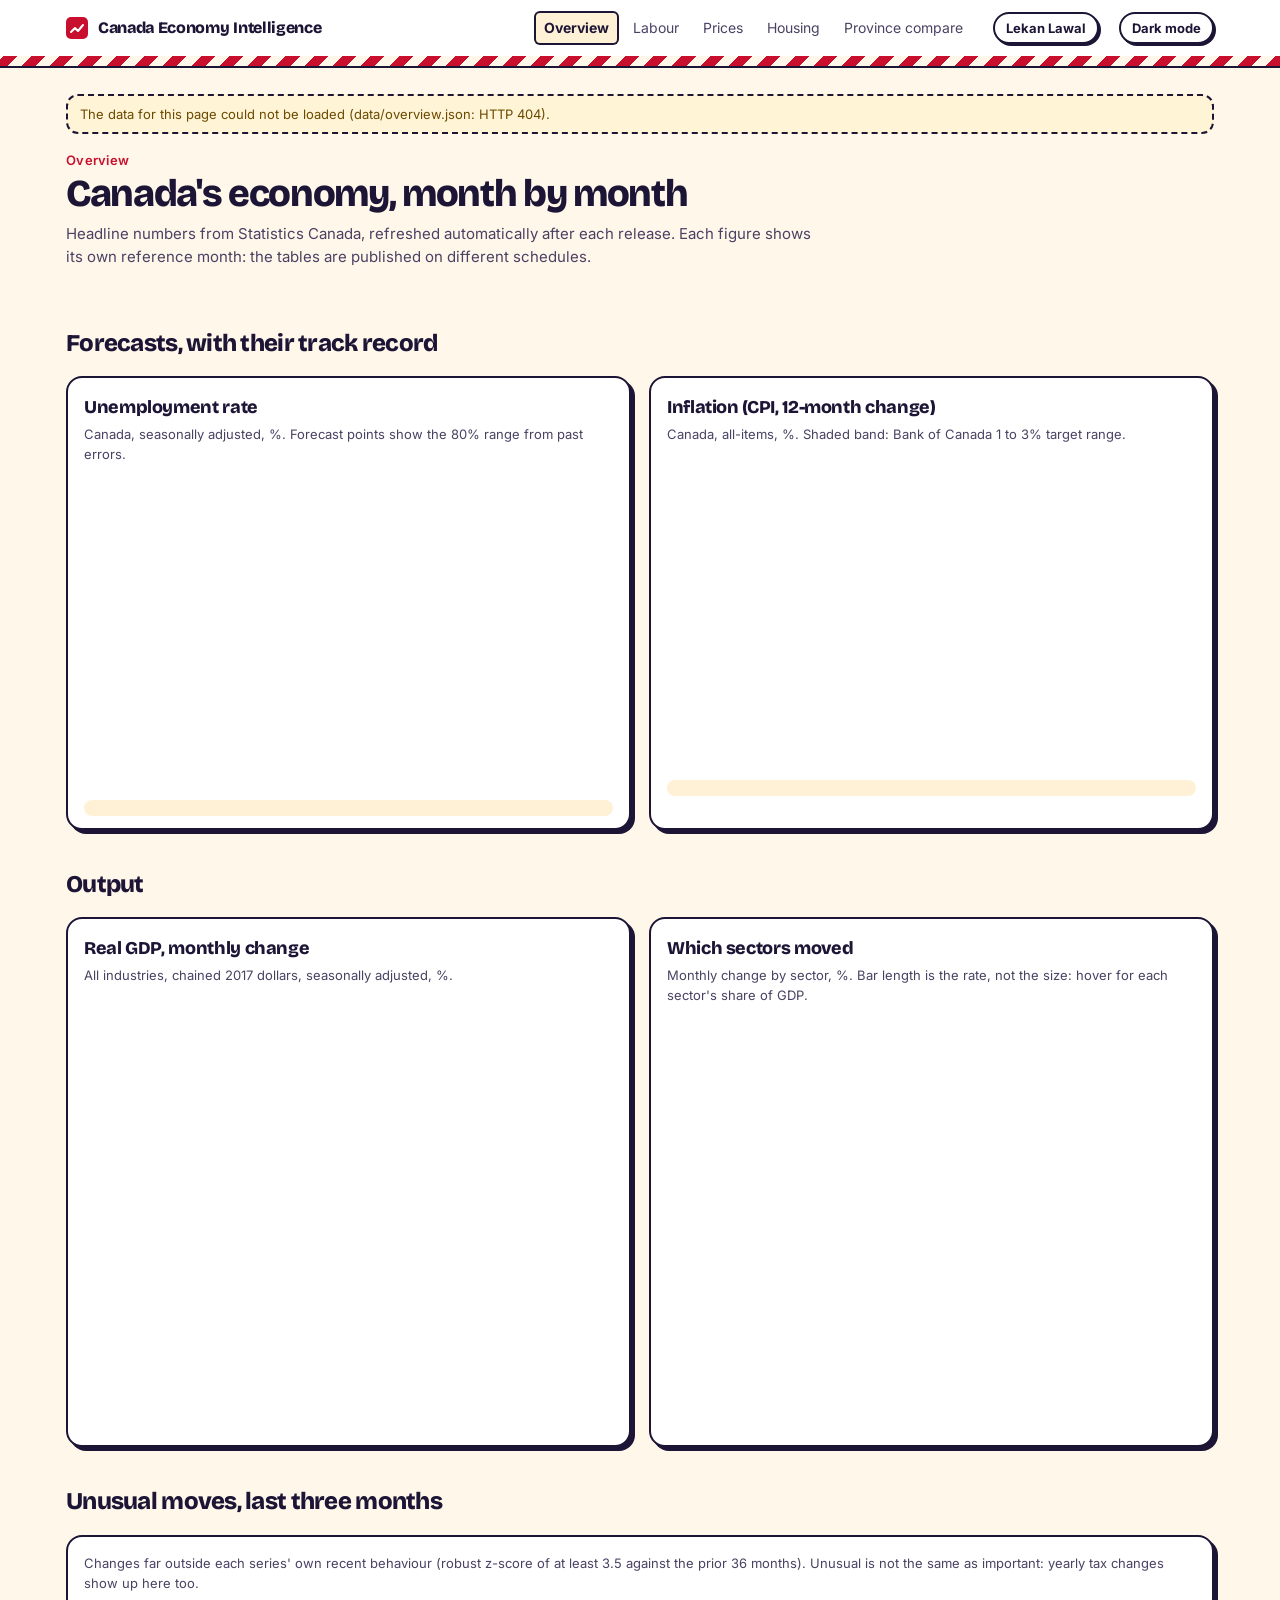
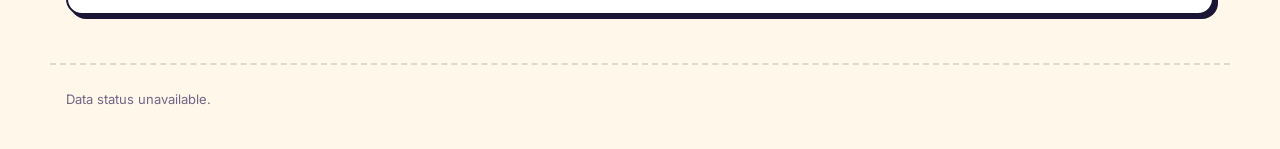
==== site/index.html @ 081ec1d6 "Add 'What it means for you': plain-language cards for a renter, a job seeker and an employer Three c" ====
<!doctype html>
<html lang="en">
<head>
  <meta charset="utf-8">
  <meta name="viewport" content="width=device-width, initial-scale=1">
  <title>Canada Economy Intelligence</title>
  <meta name="description" content="Canada's labour market, prices, housing and GDP from Statistics Canada open data, refreshed automatically, with honest forecasts.">
  <link rel="icon" href="assets/favicon.svg" type="image/svg+xml">
  <link rel="stylesheet" href="assets/style.css">
  <script src="assets/plotly.min.js"></script>
  <script src="assets/app.js"></script>
</head>
<body>
<header id="top"></header>
<main>
  <div class="page-head">
    <div class="eyebrow">Overview</div>
    <h1>Canada's economy, month by month</h1>
    <p>Headline numbers from Statistics Canada, refreshed automatically after each release.
      Each figure shows its own reference month: the tables are published on different schedules.</p>
  </div>

  <section class="grid grid-3 tiles" id="tiles" aria-label="Headline indicators"></section>

  <section id="sowhat-section" hidden>
    <div class="sowhat-head">
      <h2 class="section-title">What it means for you</h2>
      <label class="sowhat-geo">Where you live <select id="sowhat-geo"></select></label>
    </div>
    <p class="sowhat-sub">The same numbers in plain language. Every sentence is a fixed rule over StatCan's data,
      not AI text, so it cannot state a figure the data does not hold.</p>
    <div class="grid grid-3" id="sowhat"></div>
  </section>

  <section id="briefing-section" hidden>
    <h2 class="section-title">Monthly briefing</h2>
    <div class="card" id="briefing"></div>
  </section>

  <h2 class="section-title">Forecasts, with their track record</h2>
  <div class="grid grid-2">
    <div class="card">
      <h2>Unemployment rate</h2>
      <p class="sub">Canada, seasonally adjusted, %. Forecast points show the 80% range from past errors.</p>
      <div class="chart" id="fc-unemployment" role="img" aria-label="Unemployment rate history and forecast"></div>
      <div class="verdict" id="verdict-unemployment"></div>
    </div>
    <div class="card">
      <h2>Inflation (CPI, 12-month change)</h2>
      <p class="sub">Canada, all-items, %. Shaded band: Bank of Canada 1 to 3% target range.</p>
      <div class="chart" id="fc-cpi" role="img" aria-label="Inflation history and forecast"></div>
      <div class="verdict" id="verdict-cpi"></div>
    </div>
  </div>

  <h2 class="section-title">Output</h2>
  <div class="grid grid-2">
    <div class="card">
      <h2>Real GDP, monthly change</h2>
      <p class="sub">All industries, chained 2017 dollars, seasonally adjusted, %.</p>
      <div class="chart tall" id="gdp-history" role="img" aria-label="Monthly GDP growth"></div>
    </div>
    <div class="card">
      <h2 id="gdp-sectors-title">Which sectors moved</h2>
      <p class="sub">Monthly change by sector, %. Bar length is the rate, not the size: hover for each sector's share of GDP.</p>
      <div class="chart tall" id="gdp-sectors" role="img" aria-label="GDP change by sector"></div>
    </div>
  </div>

  <h2 class="section-title">Unusual moves, last three months</h2>
  <div class="card">
    <p class="sub">Changes far outside each series' own recent behaviour (robust z-score of at least 3.5
      against the prior 36 months). Unusual is not the same as important: yearly tax changes show up here too.</p>
    <ul class="anoms" id="anomalies"></ul>
  </div>
</main>
<footer id="foot"></footer>

<script>
App.init();

const VERDICT = {
  naive: "the simplest forecast (no change from the latest value)",
  sarima_airline: "a seasonal ARIMA model",
};

function tileHTML(t, d) {
  const colour = App.tok().s1;
  let delta = "";
  if (t.key === "unemployment") {
    delta = `${App.signed(t.change)} pts vs last month <span class="pill${t.significant ? " sig" : ""}">${t.significant ? "significant" : "within sampling noise"}</span>`;
  } else if (t.key === "cpi" || t.key === "core") {
    delta = `${App.signed(t.change)} pts vs last month's rate`;
  } else if (t.key === "housing") {
    delta = "New homes, house and land";
  } else if (t.key === "vacancies") {
    delta = `${App.num(t.unemployed_per_vacancy, 1)} unemployed people per vacancy`;
  } else if (t.key === "gdp") {
    delta = `${App.signed(t.yoy_pct)}% vs a year ago`;
  }
  const value = t.key === "gdp" ? App.signed(t.value) : App.num(t.value);
  return `<div class="card tile">
    <div class="label">${t.label}</div>
    <div class="value">${value}${t.unit}</div>
    <div class="delta">${delta}</div>
    ${App.sparkline(t.spark.v, colour)}
    <div class="asof">${App.month(t.month)} &middot; last 3 years shown</div></div>`;
}

function forecastChart(id, hist, rows, opts) {
  const last = hist.month[hist.month.length - 1];
  const lastV = hist.v[hist.v.length - 1];
  App.chart(id, (t) => {
    const fx = rows.map((r) => r.target + "-01");
    const fy = rows.map((r) => r.forecast);
    const data = [
      { x: App.dates(hist.month), y: hist.v, type: "scatter", mode: "lines", name: "Actual",
        line: { color: t.s1, width: 2 }, hovertemplate: "%{y:.1f}%<extra>Actual</extra>" },
      { x: [last + "-01", ...fx], y: [lastV, ...fy], type: "scatter", mode: "lines+markers", name: "Forecast",
        line: { color: t.s2, width: 2, dash: "dot" }, marker: { size: 8, color: t.s2, line: { color: t.surface, width: 2 } },
        error_y: { type: "data", symmetric: false, color: t.s2, thickness: 1.5, width: 4,
          array: [0, ...rows.map((r) => r.high_80 - r.forecast)], arrayminus: [0, ...rows.map((r) => r.forecast - r.low_80)] },
        customdata: [[null, null], ...rows.map((r) => [r.low_80, r.high_80])],
        hovertemplate: "%{y:.1f}% (80% range %{customdata[0]:.1f} to %{customdata[1]:.1f})<extra>Forecast</extra>" },
    ];
    const shapes = opts.band ? [{ type: "rect", xref: "paper", x0: 0, x1: 1, y0: 1, y1: 3, fillcolor: t.band, line: { width: 0 }, layer: "below" }] : [];
    return { data, layout: { showlegend: true, shapes, yaxis: { ticksuffix: "%" } } };
  }, () => ({
    head: ["Month", "Actual (%)", "Forecast (%)", "80% range"],
    // Newest first: forecasts, then actuals going back.
    rows: [...[...rows].reverse().map((r) => [App.month(r.target), "", App.num(r.forecast, 1), `${App.num(r.low_80, 1)} to ${App.num(r.high_80, 1)}`]),
           ...hist.month.map((m, i) => [App.month(m), App.num(hist.v[i]), "", ""]).reverse()],
  }));
}

function verdict(id, series, skill) {
  const lines = [1, 3, 6].map((h) => {
    const rows = skill.filter((s) => s.series === series && s.horizon === h);
    const best = rows.filter((s) => s.method !== "naive").sort((a, b) => a.mae - b.mae)[0];
    const naive = rows.find((s) => s.method === "naive");
    const wins = best && best.skill_vs_naive > 0 && best.dm_p_value < 0.05;
    return `${h} month${h > 1 ? "s" : ""}: ${wins ? `<b>model wins</b> (${Math.round(best.skill_vs_naive * 100)}% less error)` :
      `<b>no-change forecast</b> (best model ${best.skill_vs_naive > 0 ? Math.round(best.skill_vs_naive * 100) + "% better but not significant" : "worse"})`}, typical miss ${App.num(naive.mae, 2)} pts`;
  });
  const n = skill.find((s) => s.series === series && s.horizon === 1).n;
  document.getElementById(id).innerHTML =
    `Tested on ${n} past monthly forecasts since 2010 (COVID months excluded). Published method by horizon: ` + lines.join("; ") + ".";
}

(async () => {
  try {
    const d = await App.json("overview");
    const drawTiles = () => { document.getElementById("tiles").innerHTML = d.tiles.map((t) => tileHTML(t, d)).join(""); };
    drawTiles();
    document.querySelector(".theme-btn").addEventListener("click", () => setTimeout(drawTiles));

    // "What it means for you": cards are built server side (src/site_export.py, so_what_cards);
    // the browser only escapes and lays them out.
    if (d.so_what) {
      const esc = (x) => String(x).replace(/[&<>"]/g, (c) => ({ "&": "&amp;", "<": "&lt;", ">": "&gt;", '"': "&quot;" }[c]));
      const ICON = { "Renter": "&#8962;", "Job seeker": "&#9998;", "Employer": "&#9881;" };
      let where = "Canada";
      try { where = localStorage.getItem("sowhat-geo") || "Canada"; } catch { /* private mode */ }
      if (!d.so_what.cards[where]) where = "Canada";
      const drawSoWhat = () => {
        document.getElementById("sowhat").innerHTML = (d.so_what.cards[where] || []).map((c) => `
          <article class="card sowhat-card">
            <div class="sowhat-who"><span aria-hidden="true">${ICON[c.who] || ""}</span>${esc(c.who)}</div>
            <h3>${esc(c.headline)}</h3>
            ${c.lines.map((l) => `<p>${esc(l)}</p>`).join("")}
            <p class="note">${esc(c.note)} ${esc(App.month(c.month))}.</p>
          </article>`).join("") || "<p>No figures for this geography yet.</p>";
      };
      App.geoSelect("sowhat-geo", d.so_what.geos, where, (g) => {
        where = g; try { localStorage.setItem("sowhat-geo", g); } catch { /* private mode */ }
        drawSoWhat();
      });
      drawSoWhat();
      document.getElementById("sowhat-section").hidden = false;
    }

    const fc = (s) => d.forecasts.filter((r) => r.series === s);
    forecastChart("fc-unemployment", d.history.unemployment, fc("unemployment"), {});
    forecastChart("fc-cpi", d.history.cpi_yoy, fc("cpi_yoy"), { band: true });
    verdict("verdict-unemployment", "unemployment", d.skill);
    verdict("verdict-cpi", "cpi_yoy", d.skill);

    App.chart("gdp-history", (t) => ({
      data: [{ x: App.dates(d.gdp_history.month), y: d.gdp_history.v, type: "bar", name: "GDP change",
        marker: { color: d.gdp_history.v.map((v) => (v < 0 ? t.neg : t.pos)), line: { width: 0 } },
        hovertemplate: "%{y:+.2f}%<extra></extra>" }],
      layout: { bargap: 0.25, yaxis: { ticksuffix: "%", zeroline: true } },
    }), () => ({ head: ["Month", "Change (%)"], rows: d.gdp_history.month.map((m, i) => [App.month(m), App.signed(d.gdp_history.v[i], 2)]).reverse() }));

    const sectors = d.gdp_sectors;
    document.getElementById("gdp-sectors-title").textContent = `Which sectors moved in ${App.month(sectors[0].month)}`;
    App.chart("gdp-sectors", (t) => ({
      data: [{ y: sectors.map((s) => s.industry), x: sectors.map((s) => s.mom_pct), type: "bar", orientation: "h",
        marker: { color: sectors.map((s) => (s.mom_pct < 0 ? t.neg : t.pos)) },
        customdata: sectors.map((s) => s.share_of_total_pct),
        hovertemplate: "%{y}: %{x:+.2f}% (%{customdata:.1f}% of GDP)<extra></extra>" }],
      layout: { hovermode: "closest", margin: { l: 8 }, xaxis: { type: "linear", ticksuffix: "%", showgrid: true, zeroline: true, hoverformat: "" },
        yaxis: { showgrid: false, tickfont: { size: 10.5 } }, bargap: 0.3 },
    }), () => ({ head: ["Sector", "Monthly change (%)", "Yearly change (%)", "Share of GDP (%)"],
      rows: [...sectors].reverse().map((s) => [s.industry, App.signed(s.mom_pct, 2), App.signed(s.yoy_pct), App.num(s.share_of_total_pct, 1)]) }));

    const list = document.getElementById("anomalies");
    list.innerHTML = d.anomalies.length ? d.anomalies.map((a) =>
      `<li><span class="z">z ${App.signed(a.robust_z, 1)}</span><span><b>${a.series.replace("CPI: ", "Prices: ")}</b>, ${a.geo}, ${App.month(a.month)}:
        ${App.signed(a.change_value)} ${a.change_unit}</span></li>`).join("")
      : "<li>No unusual moves in the last three months.</li>";

    try {
      const b = await App.json("briefing");
      // b.html is escaped server side (src/briefing.py); the provenance line is ours.
      const how = b.source === "gemini"
        ? `Drafted by ${b.model}. Every number was checked by code against the data: ${b.numbers_verified} values verified.`
        : `Written from a fixed template (${b.reason}). Every number was checked by code: ${b.numbers_verified} values verified.`;
      document.getElementById("briefing").innerHTML = b.html + `<p class="note">${how} Generated ${b.generated_at}.
        <a href="https://github.com/lekanlawal1/project5-canada-economy-platform/blob/main/docs/06_briefing.md">How the check works</a>.</p>`;
      document.getElementById("briefing-section").hidden = false;
    } catch { /* no briefing file: the section stays hidden */ }
  } catch (err) { App.fail(err); }
})();
</script>
</body>
</html>
---- site/assets/style.css ----
@import url("https://fonts.googleapis.com/css2?family=Bricolage+Grotesque:opsz,wght@12..96,600;12..96,800&family=Inter:wght@400;500;600;700&display=swap");
/* Canada Economy Intelligence Platform: one stylesheet for every page.
   Colours are tokens, defined once for light and once for dark. Dark values are chosen
   steps of the same ramps, validated against the dark surface, not an automatic inversion. */

:root {
  color-scheme: light;
  --page: #FFF7EA;
  --surface: #FFFFFF;
  --surface-2: #FFF1D6;
  --ink: #1D1535;
  --ink-2: #4A4263;
  --muted: #6E6787;
  --grid: #EADFCB;
  --axis: #C9BCA3;
  --border: rgba(29, 21, 53, 0.14);
  --edge: #1D1535;               /* the portfolio's ink outline */
  --accent: #c8102e;           /* Canadian red: brand accent only, never a data colour */
  --s1: #2a78d6;               /* series slot 1, blue */
  --s2: #eb6834;               /* series slot 2, orange */
  --s3: #1baf7a;               /* series slot 3, aqua */
  --neutral: #a9a79f;          /* de-emphasised marks */
  --band: rgba(42, 120, 214, 0.10);
  --pos: #2a78d6;              /* diverging pole: up */
  --neg: #e34948;              /* diverging pole: down */
  --good: #006300;
  --warn-bg: #fff4d6;
  --warn-ink: #6b4a00;
  --shadow: 4px 4px 0 var(--edge);
}

@media (prefers-color-scheme: dark) {
  :root:not([data-theme="light"]) {
    color-scheme: dark;
    --page: #15112B;
    --surface: #1D1840;
    --surface-2: #2A2357;
    --ink: #FFF4E2;
    --ink-2: #D6CDEB;
    --muted: #A79FC4;
    --grid: #2E2758;
    --axis: #463D7A;
    --border: rgba(255, 244, 226, 0.14);
    --edge: #070513;
    --accent: #ff5a6e;
    --s1: #3987e5;
    --s2: #d95926;
    --s3: #199e70;
    --neutral: #5d5c57;
    --band: rgba(57, 135, 229, 0.16);
    --pos: #3987e5;
    --neg: #e66767;
    --good: #0ca30c;
    --warn-bg: #3a2f12;
    --warn-ink: #f5d27a;
    --shadow: 4px 4px 0 var(--edge);
  }
}
:root[data-theme="dark"] {
  color-scheme: dark;
  --page: #15112B;
  --surface: #1D1840;
  --surface-2: #2A2357;
  --ink: #FFF4E2;
  --ink-2: #D6CDEB;
  --muted: #A79FC4;
  --grid: #2E2758;
  --axis: #463D7A;
  --border: rgba(255, 244, 226, 0.14);
    --edge: #070513;
  --accent: #ff5a6e;
  --s1: #3987e5;
  --s2: #d95926;
  --s3: #199e70;
  --neutral: #5d5c57;
  --band: rgba(57, 135, 229, 0.16);
  --pos: #3987e5;
  --neg: #e66767;
  --good: #0ca30c;
  --warn-bg: #3a2f12;
  --warn-ink: #f5d27a;
  --shadow: 4px 4px 0 var(--edge);
}

* { box-sizing: border-box; }
html { -webkit-text-size-adjust: 100%; }
body {
  margin: 0;
  background: var(--page);
  color: var(--ink);
  font: 15px/1.55 Inter, system-ui, -apple-system, "Segoe UI", Roboto, sans-serif;
}
a { color: var(--s1); }
a:focus-visible, button:focus-visible, select:focus-visible, summary:focus-visible {
  outline: 2px solid var(--s1); outline-offset: 2px; border-radius: 4px;
}

/* ---------- header and nav ---------- */
.top {
  background: var(--surface);
  border-bottom: 2.5px solid var(--edge);
  position: sticky; top: 0; z-index: 10;
}
/* the striped band in the project's colour, as on the portfolio */
.top::after { content: ""; position: absolute; left: 0; right: 0; top: 100%; height: 10px; border-bottom: 2.5px solid var(--edge);
  background: var(--page) repeating-linear-gradient(-45deg, var(--accent) 0 10px, transparent 10px 20px); }
h1, h2, .brand, .section-title, .tile .value { font-family: "Bricolage Grotesque", Inter, system-ui, sans-serif; }
.top-inner {
  max-width: 1180px; margin: 0 auto; padding: 0 16px;
  display: flex; align-items: center; gap: 20px; min-height: 56px; flex-wrap: wrap;
}
.brand { display: flex; align-items: center; gap: 10px; font-weight: 800; letter-spacing: -0.02em; font-size: 16px; color: var(--ink); text-decoration: none; }
.home-link { font-size: 13px; font-weight: 700; color: var(--ink); text-decoration: none; padding: 4px 11px; border: 2px solid var(--edge); border-radius: 999px; background: var(--surface); box-shadow: 2px 2px 0 var(--edge); white-space: nowrap; }
.home-link:hover { transform: translate(-1px, -1px); }
.brand-mark { width: 22px; height: 22px; flex: none; }
.nav { display: flex; gap: 4px; flex-wrap: wrap; margin-left: auto; }
.nav a {
  color: var(--ink-2); text-decoration: none; padding: 6px 10px; border-radius: 6px; font-size: 14px;
}
.nav a:hover { background: var(--surface-2); color: var(--ink); }
.nav a[aria-current="page"] { color: var(--ink); background: var(--surface-2); font-weight: 700; box-shadow: inset 0 0 0 2px var(--edge); }
.theme-btn {
  border: 2px solid var(--edge); background: var(--surface); color: var(--ink);
  border-radius: 999px; padding: 4px 11px; cursor: pointer; font: inherit; font-size: 13px; font-weight: 700; box-shadow: 2px 2px 0 var(--edge);
}

main { max-width: 1180px; margin: 0 auto; padding: 36px 16px 48px; }
.page-head { margin: 8px 0 20px; }
.page-head h1 { font-size: 38px; line-height: 1.05; margin: 0 0 8px; letter-spacing: -0.035em; font-weight: 800; }
.page-head p { margin: 0; color: var(--ink-2); max-width: 760px; }
.eyebrow { color: var(--accent); font-size: 13px; font-weight: 600; letter-spacing: 0.02em; margin-bottom: 4px; }

/* ---------- filters: one row above the charts it scopes ---------- */
.filters {
  display: flex; gap: 12px; align-items: center; flex-wrap: wrap;
  margin: 0 0 18px; padding: 10px 12px; background: var(--surface);
  border: 2.5px solid var(--edge); border-radius: 14px; box-shadow: var(--shadow);
}
.filters label { font-size: 13px; color: var(--ink-2); display: flex; align-items: center; gap: 8px; }
select { max-width: 100%; min-width: 0; }
.filters label { min-width: 0; max-width: 100%; flex-wrap: wrap; }
#scorecard th { white-space: normal; vertical-align: bottom; min-width: 64px; }
select, .seg button {
  font: inherit; font-size: 14px; color: var(--ink); background: var(--surface);
  border: 2px solid var(--edge); border-radius: 8px; padding: 5px 8px;
}
.seg { display: inline-flex; border: 2px solid var(--edge); border-radius: 10px; overflow: hidden; }
.seg button { border: 0; border-radius: 0; cursor: pointer; background: transparent; color: var(--ink-2); }
.seg button[aria-pressed="true"] { background: var(--accent); color: #fff; font-weight: 700; }

.range { display: flex; flex-wrap: wrap; gap: 8px 14px; align-items: center; }
.custom-range { display: flex; flex-wrap: wrap; gap: 8px 16px; }
.custom-range[hidden] { display: none; }
.pick { display: inline-flex; align-items: center; gap: 6px; }
.pick-label { font-size: 13px; color: var(--ink-2); }
.range-note { flex-basis: 100%; font-size: 12.5px; color: var(--muted); }
.seg { flex-wrap: wrap; }

/* ---------- cards and grid ---------- */
.grid { display: grid; gap: 18px; }
.grid-2 { grid-template-columns: repeat(2, minmax(0, 1fr)); }
.grid-3 { grid-template-columns: repeat(3, minmax(0, 1fr)); }
@media (max-width: 900px) { .grid-2, .grid-3 { grid-template-columns: minmax(0, 1fr); } }
@media (min-width: 560px) and (max-width: 900px) { .tiles.grid-3 { grid-template-columns: repeat(2, minmax(0, 1fr)); } }

.card {
  background: var(--surface); border: 2.5px solid var(--edge); border-radius: 16px;
  padding: 16px 16px 12px; box-shadow: var(--shadow); min-width: 0;
}
.card h2 { font-size: 18px; margin: 0 0 2px; letter-spacing: -0.02em; font-weight: 800; }
.card .sub { color: var(--ink-2); font-size: 13px; margin: 0 0 8px; }
.card .note { color: var(--muted); font-size: 12.5px; margin: 8px 0 0; }
.section-title { font-size: 24px; margin: 36px 0 14px; letter-spacing: -0.03em; font-weight: 800; }

.chart { width: 100%; height: 320px; }
.chart.tall { height: 420px; }
.chart.short { height: 240px; }

/* ---------- "what it means for you" ---------- */
.sowhat-head { display: flex; flex-wrap: wrap; align-items: baseline; justify-content: space-between; gap: 8px 16px; margin-top: 36px; }
.sowhat-head .section-title { margin: 0; }
.sowhat-geo { font-size: 13px; color: var(--ink-2); display: inline-flex; align-items: center; gap: 8px; }
.sowhat-sub { color: var(--ink-2); font-size: 13.5px; margin: 6px 0 14px; max-width: 760px; }
.sowhat-card { display: flex; flex-direction: column; gap: 6px; }
.sowhat-card h3 { font-family: "Bricolage Grotesque", Inter, sans-serif; font-weight: 800; font-size: 22px; letter-spacing: -0.02em; line-height: 1.15; margin: 0 0 2px; }
.sowhat-card p { margin: 0; font-size: 14px; color: var(--ink-2); }
.sowhat-card p.note { margin-top: auto; padding-top: 6px; font-size: 12px; color: var(--muted); }
.sowhat-who { display: inline-flex; align-items: center; gap: 8px; align-self: flex-start; font-size: 12px; font-weight: 700; color: var(--ink);
  border: 2px solid var(--edge); border-radius: 999px; padding: 2px 10px 2px 4px; background: var(--surface-2); }
.sowhat-who span { display: inline-grid; place-items: center; width: 20px; height: 20px; border-radius: 50%; background: var(--accent); color: #fff; font-size: 12px; }

/* ---------- stat tiles ---------- */
.tile { display: flex; flex-direction: column; gap: 2px; }
.tile .label { font-size: 13px; color: var(--ink-2); }
.tile .value { font-size: 36px; font-weight: 800; line-height: 1.12; letter-spacing: -0.03em; }
.tile .delta { font-size: 13px; color: var(--ink-2); }
.tile .asof { font-size: 12px; color: var(--muted); margin-top: auto; }
.tile svg { width: 100%; height: 40px; margin: 6px 0 2px; display: block; }
.pill {
  display: inline-block; font-size: 11.5px; padding: 1px 7px; border-radius: 999px;
  border: 1px solid var(--border); color: var(--ink-2); white-space: nowrap;
}
.pill.sig { border-color: var(--ink-2); color: var(--ink); }

/* ---------- table views ---------- */
details.data { margin-top: 8px; }
details.data summary { cursor: pointer; color: var(--ink-2); font-size: 13px; }
.table-wrap { max-height: 280px; overflow: auto; margin-top: 8px; border: 2px solid var(--edge); border-radius: 10px; }
table { border-collapse: collapse; width: 100%; font-size: 13px; }
th, td { padding: 6px 10px; text-align: right; border-bottom: 1px solid var(--grid); white-space: nowrap; }
th:first-child, td:first-child { text-align: left; }
th { position: sticky; top: 0; background: var(--surface-2); font-weight: 700; color: var(--ink); }
td { font-variant-numeric: tabular-nums; }
th.sortable { cursor: pointer; }
th.sortable:hover { color: var(--ink); }

/* ---------- lists and notices ---------- */
.anoms { list-style: none; margin: 0; padding: 0; }
.anoms li { padding: 10px 0; border-bottom: 1px solid var(--grid); display: flex; gap: 12px; align-items: baseline; }
.anoms li:last-child { border-bottom: 0; }
.anoms .z { font-variant-numeric: tabular-nums; color: var(--ink-2); font-size: 13px; min-width: 64px; }
.notice {
  background: var(--warn-bg); color: var(--warn-ink); border-radius: 12px; border: 2px dashed var(--edge);
  padding: 8px 12px; font-size: 13px; margin: 0 0 16px;
}
.verdict { font-size: 13px; padding: 8px 10px; border-radius: 8px; background: var(--surface-2); color: var(--ink-2); margin-top: 8px; }
.verdict b { color: var(--ink); }

/* ---------- footer ---------- */
footer {
  max-width: 1180px; margin: 0 auto; padding: 24px 16px 40px; color: var(--muted); font-size: 13px;
  border-top: 2px dashed var(--border);
}
footer a { color: var(--ink-2); }
.health { display: inline-flex; align-items: center; gap: 6px; }
.dot { width: 8px; height: 8px; border-radius: 50%; display: inline-block; }

@media (max-width: 560px) {
  .page-head h1 { font-size: 28px; }
  .home-link { order: 2; padding: 3px 9px; font-size: 12px; }
  .tile .value { font-size: 28px; }
  .chart { height: 280px; }
  .chart.tall { height: 360px; }
  /* Phones: brand and theme button share row one; page links become one swipeable row.
     The header stops being sticky so it never covers a fifth of a small screen. */
  .top { position: relative; }
  main { padding-top: 28px; }
  .top-inner { gap: 6px 12px; padding-top: 8px; padding-bottom: 6px; }
  .theme-btn { order: 2; margin-left: 0; padding: 3px 9px; }
  .brand { margin-right: auto; }
  .brand { font-size: 14px; gap: 8px; }
  .nav { order: 3; width: 100%; margin: 0 -16px; padding: 0 16px; flex-wrap: nowrap; overflow-x: auto;
         scrollbar-width: none; -webkit-overflow-scrolling: touch; }
  .nav::-webkit-scrollbar { display: none; }
  .nav a { white-space: nowrap; }
}
@media (max-width: 560px) { .brand-long { display: none; } .brand { font-size: 15px; } }
@media print { .top, .filters, details.data, .theme-btn { display: none; } }
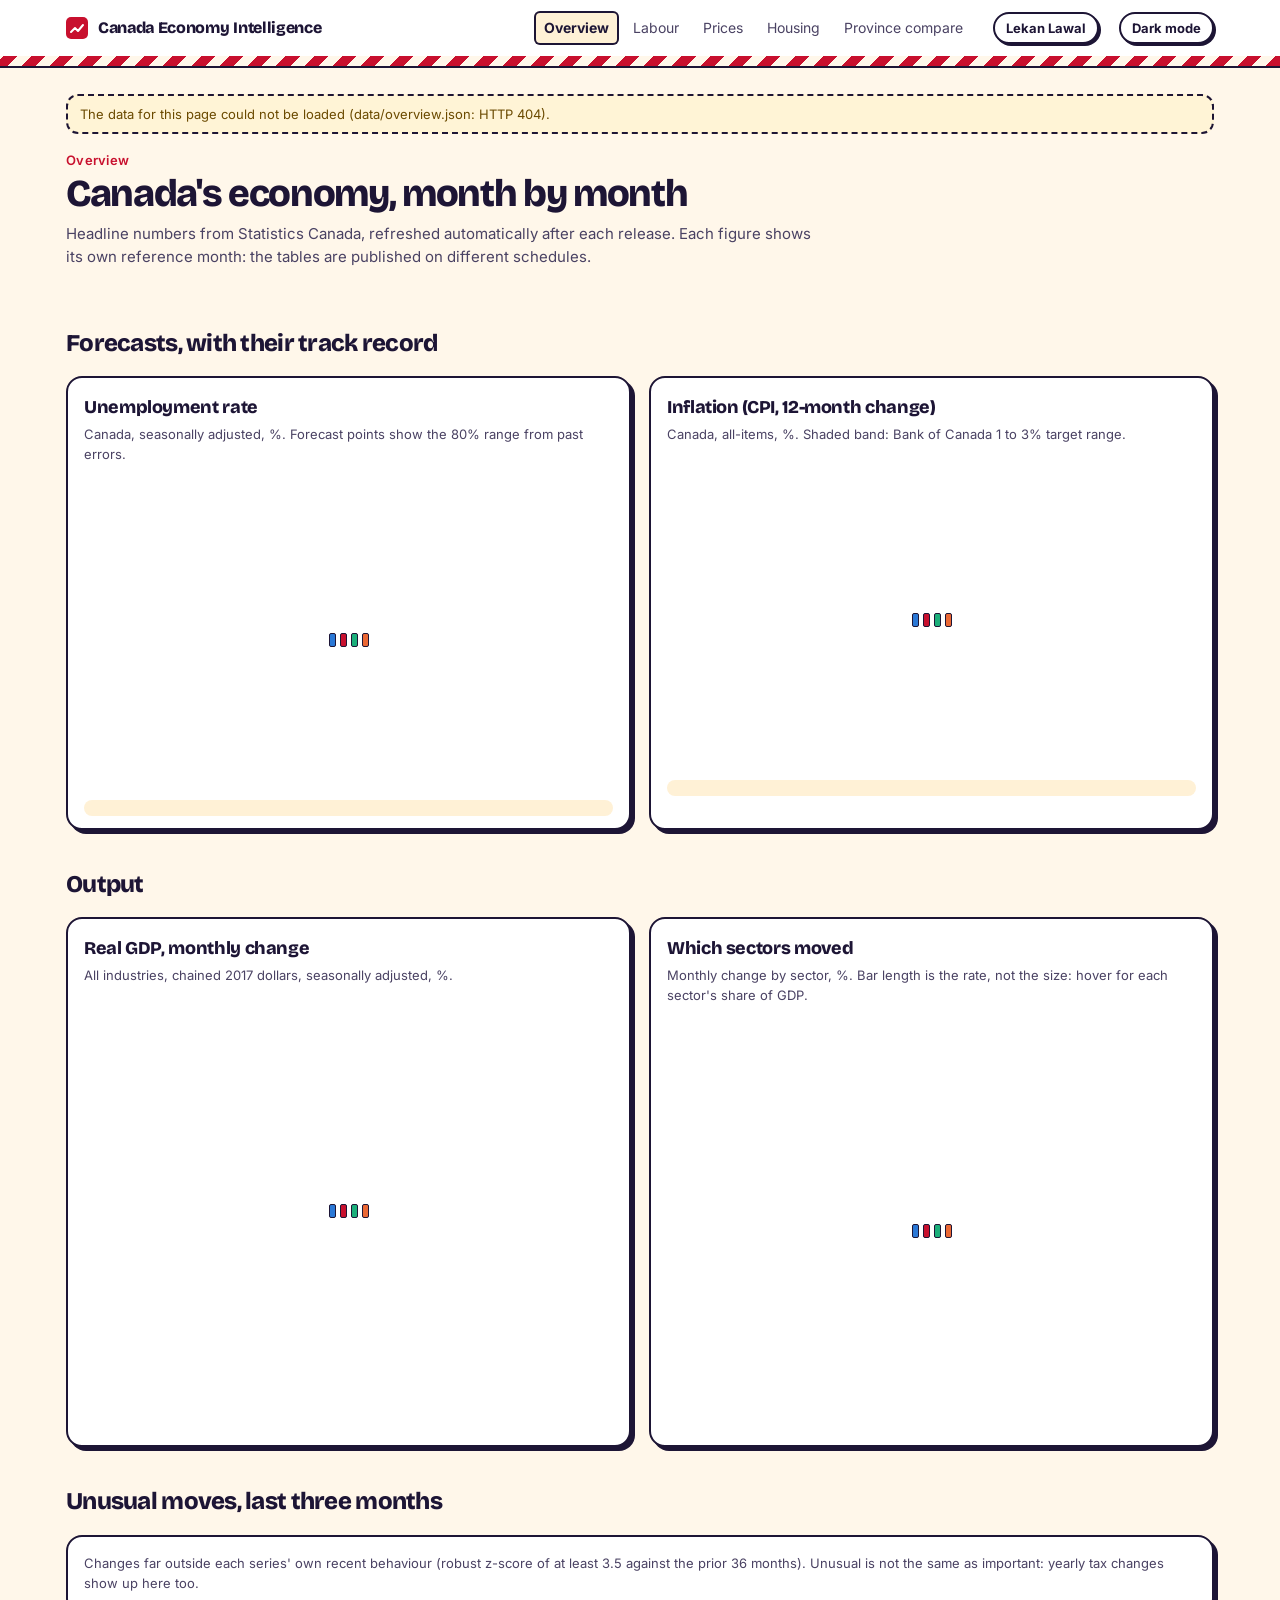
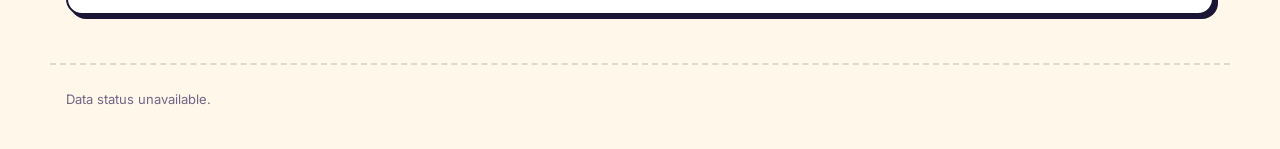
==== commit f1e756ba: "Show each page at once, with a loader in every chart The chart library (1.4 MB) loaded in the head a" ====
--- a/site/index.html
+++ b/site/index.html
@@ -7,8 +7,12 @@
   <meta name="description" content="Canada's labour market, prices, housing and GDP from Statistics Canada open data, refreshed automatically, with honest forecasts.">
   <link rel="icon" href="assets/favicon.svg" type="image/svg+xml">
   <link rel="stylesheet" href="assets/style.css">
-  <script src="assets/plotly.min.js"></script>
-  <script src="assets/app.js"></script>
+  <!-- the saved light/dark choice, before anything is drawn, so the page never flashes the wrong theme -->
+  <script>try { const t = localStorage.getItem("theme"); if (t) document.documentElement.setAttribute("data-theme", t); } catch {}</script>
+  <!-- deferred: the page shows at once, with a loader in each chart, while the 1.4 MB chart library arrives -->
+  <script src="assets/plotly.min.js" defer></script>
+  <script src="assets/app.js" defer></script>
+<script src="https://lekanlawal1.github.io/portfolio-site/portfolio-bar.js" data-project="econ" defer></script>
 </head>
 <body>
 <header id="top"></header>
@@ -32,6 +36,37 @@
     <div class="grid grid-3" id="sowhat"></div>
   </section>
 
+  <section id="mine-section" hidden>
+    <h2 class="section-title">Your inflation rate</h2>
+    <p class="sowhat-sub">The official rate averages everyone's spending. Yours depends on what you actually buy: rent
+      or a mortgage, a car or a bus pass. Enter roughly what you spend in a month in <b id="mine-where"></b>
+      (change it above). Nothing you type leaves this page.</p>
+    <div class="grid grid-2 mine">
+      <div class="card mine-form">
+        <div class="mine-tools">
+          <button type="button" class="mine-btn" id="mine-typical">Fill in a typical household</button>
+          <button type="button" class="mine-btn" id="mine-clear">Clear</button>
+        </div>
+        <div id="mine-rows"></div>
+        <p class="mine-total">Total: <b id="mine-total">$0</b> a month</p>
+      </div>
+      <div class="card mine-result" aria-live="polite">
+        <div class="mine-hero">
+          <div><span>Your rate</span><b id="mine-rate">n/a</b></div>
+          <div><span id="mine-official-label">Official rate</span><b id="mine-official">n/a</b></div>
+        </div>
+        <p class="mine-sentence" id="mine-sentence"></p>
+        <h3 class="mine-h3">What's driving your rate</h3>
+        <p class="mine-legend"><i class="up"></i>pushes it up <i class="down"></i>pulls it down
+          <span>Points each category adds to your rate</span></p>
+        <div class="mine-bars" id="mine-bars"></div>
+        <details class="mine-table"><summary>Show as a table</summary><div id="mine-table"></div></details>
+        <p class="note" id="mine-note"></p>
+      </div>
+    </div>
+    <div class="mine-tip" id="mine-tip" role="tooltip" hidden></div>
+  </section>
+
   <section id="briefing-section" hidden>
     <h2 class="section-title">Monthly briefing</h2>
     <div class="card" id="briefing"></div>
@@ -42,13 +77,13 @@
     <div class="card">
       <h2>Unemployment rate</h2>
       <p class="sub">Canada, seasonally adjusted, %. Forecast points show the 80% range from past errors.</p>
-      <div class="chart" id="fc-unemployment" role="img" aria-label="Unemployment rate history and forecast"></div>
+      <div class="chart" id="fc-unemployment" role="img" aria-label="Unemployment rate history and forecast"><span class="loading-bars" aria-hidden="true"><i></i><i></i><i></i><i></i></span></div>
       <div class="verdict" id="verdict-unemployment"></div>
     </div>
     <div class="card">
       <h2>Inflation (CPI, 12-month change)</h2>
       <p class="sub">Canada, all-items, %. Shaded band: Bank of Canada 1 to 3% target range.</p>
-      <div class="chart" id="fc-cpi" role="img" aria-label="Inflation history and forecast"></div>
+      <div class="chart" id="fc-cpi" role="img" aria-label="Inflation history and forecast"><span class="loading-bars" aria-hidden="true"><i></i><i></i><i></i><i></i></span></div>
       <div class="verdict" id="verdict-cpi"></div>
     </div>
   </div>
@@ -58,12 +93,12 @@
     <div class="card">
       <h2>Real GDP, monthly change</h2>
       <p class="sub">All industries, chained 2017 dollars, seasonally adjusted, %.</p>
-      <div class="chart tall" id="gdp-history" role="img" aria-label="Monthly GDP growth"></div>
+      <div class="chart tall" id="gdp-history" role="img" aria-label="Monthly GDP growth"><span class="loading-bars" aria-hidden="true"><i></i><i></i><i></i><i></i></span></div>
     </div>
     <div class="card">
       <h2 id="gdp-sectors-title">Which sectors moved</h2>
       <p class="sub">Monthly change by sector, %. Bar length is the rate, not the size: hover for each sector's share of GDP.</p>
-      <div class="chart tall" id="gdp-sectors" role="img" aria-label="GDP change by sector"></div>
+      <div class="chart tall" id="gdp-sectors" role="img" aria-label="GDP change by sector"><span class="loading-bars" aria-hidden="true"><i></i><i></i><i></i><i></i></span></div>
     </div>
   </div>
 
@@ -77,6 +112,7 @@
 <footer id="foot"></footer>
 
 <script>
+addEventListener("DOMContentLoaded", () => {
 App.init();
 
 const VERDICT = {
@@ -147,6 +183,121 @@
     `Tested on ${n} past monthly forecasts since 2010 (COVID months excluded). Published method by horizon: ` + lines.join("; ") + ".";
 }
 
+
+// ---------------------------------------------------------------------------- your inflation rate
+// Each category's 12-month price change, weighted by what you spend on it (src/site_export.py,
+// personal_rate, is the tested copy of this sum). Spending stays in this browser.
+function personalCalculator(P, startGeo) {
+  const $ = (id) => document.getElementById(id);
+  const esc = (x) => String(x).replace(/[&<>"]/g, (c) => ({ "&": "&amp;", "<": "&lt;", ">": "&gt;", '"': "&quot;" }[c]));
+  const money = (v) => "$" + Math.round(v).toLocaleString("en-CA");
+  const pct = (v) => (v > 0 ? "+" : v < 0 ? "−" : "") + Math.abs(v).toFixed(1) + "%";
+  const pts = (v) => (v > 0 ? "+" : v < 0 ? "−" : "") + Math.abs(v).toFixed(2) + " pts";
+  const TYPICAL_TOTAL = 4000;
+  let geo = P.categories[startGeo] ? startGeo : "Canada";
+  let spend = {};
+  try { spend = JSON.parse(localStorage.getItem("mine-spend") || "{}"); } catch { /* private mode */ }
+  const save = () => { try { localStorage.setItem("mine-spend", JSON.stringify(spend)); } catch { /* private mode */ } };
+  const cats = () => P.categories[geo];
+  const typical = () => Object.fromEntries(cats().map((c) => [c.category, Math.round(c.weight_pct / 100 * TYPICAL_TOTAL / 5) * 5]));
+  if (!Object.keys(spend).length) spend = typical();
+
+  function drawRows() {
+    $("mine-rows").innerHTML = cats().map((c) => `
+      <label class="mine-row">
+        <span class="mine-label"><b>${esc(c.label)}</b>${c.hint ? `<small>${esc(c.hint)}</small>` : ""}</span>
+        <span class="mine-input"><span aria-hidden="true">$</span><input type="number" inputmode="numeric" min="0" step="10"
+          data-cat="${c.category}" value="${spend[c.category] || ""}" placeholder="0" aria-label="${esc(c.label)}, dollars a month"></span>
+      </label>`).join("");
+    $("mine-rows").querySelectorAll("input").forEach((el) => el.addEventListener("input", () => {
+      spend[el.dataset.cat] = Math.max(0, Number(el.value) || 0);
+      save(); drawResult();
+    }));
+  }
+
+  function drawResult() {
+    const cs = cats();
+    const total = cs.reduce((a, c) => a + (spend[c.category] || 0), 0);
+    const official = P.official[geo];
+    $("mine-total").textContent = money(total);
+    $("mine-official-label").textContent = `Official, ${geo}`;
+    $("mine-official").textContent = official == null ? "n/a" : pct(official);
+    $("mine-where").textContent = geo;
+    if (total <= 0) {
+      $("mine-rate").textContent = "n/a";
+      $("mine-sentence").textContent = "Enter what you spend in a month to see your rate.";
+      $("mine-bars").innerHTML = ""; $("mine-table").innerHTML = "";
+      return;
+    }
+    const rows = cs.map((c) => {
+      const share = (spend[c.category] || 0) / total;
+      return { ...c, share, contrib: share * c.yoy_pct, gap: (share - c.weight_pct / 100) * (c.yoy_pct - official) };
+    });
+    const rate = rows.reduce((a, r) => a + r.contrib, 0);
+    const extra = rows.reduce((a, r) => a + (spend[r.category] || 0) * r.yoy_pct / (100 + r.yoy_pct), 0);
+    $("mine-rate").textContent = pct(rate);
+
+    // Why it differs: the category whose share of YOUR spending, times how far its price change is
+    // from the official rate, explains most of the gap (the shares' differences sum to zero).
+    const diff = rate - official;
+    let why = "";
+    if (Math.abs(diff) >= 0.15) {
+      const top = [...rows].sort((a, b) => (diff > 0 ? b.gap - a.gap : a.gap - b.gap))[0];
+      const more = top.share > top.weight_pct / 100;
+      why = ` The biggest reason: ${top.label.toLowerCase()} (prices ${pct(top.yoy_pct)} over the year) is
+        ${more ? "a bigger" : "a smaller"} part of your spending than of a typical household's
+        (${Math.round(top.share * 100)}% versus ${Math.round(top.weight_pct)}%).`;
+    }
+    $("mine-sentence").innerHTML = (Math.abs(diff) < 0.15
+      ? `Your prices rose about as fast as the official rate.`
+      : `Your prices rose <b>${Math.abs(diff).toFixed(1)} points ${diff > 0 ? "faster" : "slower"}</b> than the official rate.`)
+      + why + ` What you buy each month costs about <b>${money(extra)}</b> ${extra >= 0 ? "more" : "less"} than the same things a year ago.`;
+
+    // diverging bars: points each category adds to your rate, sorted by size
+    const shown = rows.filter((r) => r.share > 0).sort((a, b) => Math.abs(b.contrib) - Math.abs(a.contrib));
+    const maxAbs = Math.max(...shown.map((r) => Math.abs(r.contrib)), 0.01);
+    const hasNeg = shown.some((r) => r.contrib < 0);
+    $("mine-bars").innerHTML = shown.map((r, i) => {
+      const w = Math.abs(r.contrib) / maxAbs * (hasNeg ? 50 : 100);
+      const left = hasNeg ? (r.contrib < 0 ? 50 - w : 50) : 0;
+      return `<div class="mine-bar" tabindex="0" data-i="${i}">
+        <span class="mine-bar-label">${esc(r.label)}</span>
+        <span class="mine-track">${hasNeg ? `<i class="zero"></i>` : ""}<i class="fill ${r.contrib < 0 ? "down" : "up"}" style="left:${left}%;width:${Math.max(w, 0.8)}%"></i></span>
+        <span class="mine-bar-val">${pts(r.contrib)}</span></div>`;
+    }).join("");
+    const tip = $("mine-tip");
+    $("mine-bars").querySelectorAll(".mine-bar").forEach((el) => {
+      const r = shown[+el.dataset.i];
+      const show = () => {
+        tip.innerHTML = `<b>${esc(r.label)}</b>${Math.round(r.share * 100)}% of your spending<br>Prices ${pct(r.yoy_pct)} over the year`
+          + `${r.derived ? " (worked out from StatCan's published groups)" : ""}<br>Adds ${pts(r.contrib)} to your rate`;
+        const b = el.getBoundingClientRect();
+        tip.hidden = false;
+        tip.style.left = `${Math.min(innerWidth - tip.offsetWidth - 12, Math.max(12, b.left + b.width / 2 - tip.offsetWidth / 2))}px`;
+        tip.style.top = `${b.top - tip.offsetHeight - 8 + scrollY}px`;
+      };
+      el.addEventListener("mouseenter", show); el.addEventListener("focus", show);
+      el.addEventListener("mouseleave", () => { tip.hidden = true; }); el.addEventListener("blur", () => { tip.hidden = true; });
+    });
+    $("mine-table").innerHTML = `<table><thead><tr><th>Category</th><th class="n">Your share</th><th class="n">Price change</th><th class="n">Adds to your rate</th></tr></thead><tbody>`
+      + shown.map((r) => `<tr><td>${esc(r.label)}</td><td class="n">${Math.round(r.share * 100)}%</td><td class="n">${pct(r.yoy_pct)}</td><td class="n">${pts(r.contrib)}</td></tr>`).join("")
+      + `</tbody></table>`;
+  }
+
+  $("mine-typical").addEventListener("click", () => { spend = typical(); save(); drawRows(); drawResult(); });
+  $("mine-clear").addEventListener("click", () => { spend = {}; save(); drawRows(); drawResult(); });
+  $("mine-note").textContent = `Price changes: Statistics Canada's Consumer Price Index, ${App.month(P.month)}, 12 months earlier to now.`
+    + ` Typical household: StatCan's ${P.basket_year} basket weights for ${geo === "Canada" ? "Canada" : "this province"}, scaled to $4,000 a month.`
+    + ` "Other home costs" and "Other transportation" are worked out from the published shelter and transportation figures`
+    + ` minus rent and gas. Check: with the typical household, this calculator lands within 0.35 points of the official rate,`
+    + ` and the pipeline refuses to publish if it doesn't.`;
+  window.drawMine = (g) => { geo = P.categories[g] ? g : "Canada"; drawRows(); drawResult(); };
+  drawRows(); drawResult();
+  $("mine-section").hidden = false;
+  // links straight to the calculator arrive before it is shown, so the browser can't scroll there itself
+  if (location.hash === "#mine-section") requestAnimationFrame(() => $("mine-section").scrollIntoView());
+}
+
 (async () => {
   try {
     const d = await App.json("overview");
@@ -174,9 +325,11 @@
       App.geoSelect("sowhat-geo", d.so_what.geos, where, (g) => {
         where = g; try { localStorage.setItem("sowhat-geo", g); } catch { /* private mode */ }
         drawSoWhat();
+        if (window.drawMine) window.drawMine(g);
       });
       drawSoWhat();
       document.getElementById("sowhat-section").hidden = false;
+      if (d.personal) personalCalculator(d.personal, where);
     }
 
     const fc = (s) => d.forecasts.filter((r) => r.series === s);
@@ -222,6 +375,7 @@
     } catch { /* no briefing file: the section stays hidden */ }
   } catch (err) { App.fail(err); }
 })();
+});
 </script>
 </body>
 </html>
--- a/site/assets/style.css
+++ b/site/assets/style.css
@@ -173,6 +173,17 @@
 .section-title { font-size: 24px; margin: 36px 0 14px; letter-spacing: -0.03em; font-weight: 800; }
 
 .chart { width: 100%; height: 320px; }
+/* Bouncing bars in each chart until it's drawn: a little bar chart coming to life.
+   Adapted from a loader on Uiverse.io by satyamchaudharydev (MIT). */
+.chart { position: relative; }
+.chart > .loading-bars { position: absolute; inset: 0; margin: auto; width: 44px; height: 30px; display: flex; align-items: flex-end; justify-content: center; gap: 4px; }
+.loading-bars i { width: 7px; height: 14px; background: var(--s1); border: 1.5px solid var(--edge); border-radius: 2px;
+  transform-origin: bottom; animation: loading-bars-grow 1s ease-in-out infinite; }
+.loading-bars i:nth-child(2) { animation-delay: .15s; background: var(--accent); }
+.loading-bars i:nth-child(3) { animation-delay: .3s; background: var(--s3); }
+.loading-bars i:nth-child(4) { animation-delay: .45s; background: var(--s2); }
+@keyframes loading-bars-grow { 0%, 100% { transform: scaleY(1); } 50% { transform: scaleY(1.9); } }
+@media (prefers-reduced-motion: reduce) { .loading-bars i { animation-duration: 2.4s; } }
 .chart.tall { height: 420px; }
 .chart.short { height: 240px; }
 
@@ -256,3 +267,56 @@
 }
 @media (max-width: 560px) { .brand-long { display: none; } .brand { font-size: 15px; } }
 @media print { .top, .filters, details.data, .theme-btn { display: none; } }
+
+/* ---- your inflation rate */
+.mine { align-items: start; }
+.mine-tools { display: flex; gap: 8px; flex-wrap: wrap; margin-bottom: 10px; }
+.mine-btn { font: 600 13px Inter, sans-serif; padding: 6px 12px; border: 2px solid var(--edge); border-radius: 999px; background: var(--surface-2); color: var(--ink); cursor: pointer; }
+.mine-btn:hover { background: var(--surface); }
+.mine-row { display: grid; grid-template-columns: minmax(0, 1fr) 128px; gap: 12px; align-items: center; padding: 8px 0; border-top: 1px solid var(--grid); }
+.mine-row:first-child { border-top: 0; }
+.mine-label b { display: block; font-size: 14px; }
+.mine-label small { display: block; font-size: 12px; color: var(--muted); line-height: 1.35; }
+.mine-input { display: flex; align-items: center; gap: 4px; border: 2px solid var(--border); border-radius: 10px; padding: 0 8px; background: var(--surface); }
+.mine-input:focus-within { border-color: var(--s1); }
+.mine-input span { color: var(--muted); font-weight: 600; }
+.mine-input input { width: 100%; border: 0; background: transparent; color: var(--ink); font: 600 15px Inter, sans-serif; padding: 8px 0; text-align: right; font-variant-numeric: tabular-nums; }
+.mine-input input:focus { outline: none; }
+.mine-total { margin: 10px 0 0; font-size: 14px; color: var(--ink-2); text-align: right; }
+.mine-hero { display: grid; grid-template-columns: 1fr 1fr; gap: 10px; }
+.mine-hero div { background: var(--surface-2); border-radius: 14px; padding: 12px 14px; }
+.mine-hero span { display: block; font-size: 12.5px; color: var(--ink-2); font-weight: 600; }
+.mine-hero b { display: block; font: 800 34px/1.1 "Bricolage Grotesque", Inter, sans-serif; letter-spacing: -0.03em; color: var(--ink); margin-top: 2px; font-variant-numeric: tabular-nums; }
+.mine-hero div:last-child b { color: var(--ink-2); }
+.mine-sentence { font-size: 14.5px; color: var(--ink); margin: 12px 0 4px; }
+.mine-h3 { font-size: 15px; margin: 16px 0 4px; }
+.mine-legend { font-size: 12px; color: var(--muted); margin: 0 0 8px; display: flex; flex-wrap: wrap; align-items: center; gap: 4px 10px; }
+.mine-legend i { display: inline-block; width: 10px; height: 10px; border-radius: 2px; margin-right: -6px; }
+.mine-legend i.up, .mine-track .fill.up { background: var(--pos); }
+.mine-legend i.down, .mine-track .fill.down { background: var(--neg); }
+.mine-legend span { margin-left: auto; }
+.mine-bar { display: grid; grid-template-columns: minmax(0, 150px) minmax(0, 1fr) 76px; gap: 10px; align-items: center; padding: 4px 2px; border-radius: 6px; cursor: default; }
+.mine-bar:hover, .mine-bar:focus { background: var(--surface-2); outline: none; }
+.mine-bar-label { font-size: 13px; color: var(--ink); white-space: nowrap; overflow: hidden; text-overflow: ellipsis; }
+.mine-bar-val { font-size: 13px; color: var(--ink-2); text-align: right; font-variant-numeric: tabular-nums; }
+.mine-track { position: relative; height: 14px; }
+.mine-track .zero { position: absolute; left: 50%; top: -3px; bottom: -3px; width: 1px; background: var(--axis); }
+.mine-track .fill { position: absolute; top: 2px; height: 10px; border-radius: 4px; }
+.mine-table { margin-top: 10px; font-size: 13px; }
+.mine-table summary { cursor: pointer; font-weight: 600; color: var(--ink-2); }
+.mine-table table { width: 100%; border-collapse: collapse; margin-top: 6px; }
+.mine-table th, .mine-table td { padding: 5px 6px; border-bottom: 1px solid var(--grid); text-align: left; }
+.mine-table .n { text-align: right; font-variant-numeric: tabular-nums; }
+.mine-result .note { font-size: 12px; color: var(--muted); margin: 12px 0 0; }
+.mine-tip { position: absolute; z-index: 30; max-width: 260px; background: var(--ink); color: var(--page); font-size: 12.5px; line-height: 1.45;
+  padding: 8px 10px; border-radius: 10px; pointer-events: none; box-shadow: 0 6px 20px rgba(0,0,0,.18); }
+.mine-tip b { display: block; margin-bottom: 2px; }
+@media (max-width: 560px) {
+  .mine-row { grid-template-columns: minmax(0, 1fr) 110px; }
+  .mine-bar { grid-template-columns: minmax(0, 1fr) auto; grid-template-areas: "label val" "track track"; gap: 2px 8px; padding: 5px 2px; }
+  .mine-bar-label { grid-area: label; white-space: normal; }
+  .mine-bar-val { grid-area: val; }
+  .mine-track { grid-area: track; }
+  .mine-hero b { font-size: 28px; }
+}
+#mine-section { scroll-margin-top: 84px; }
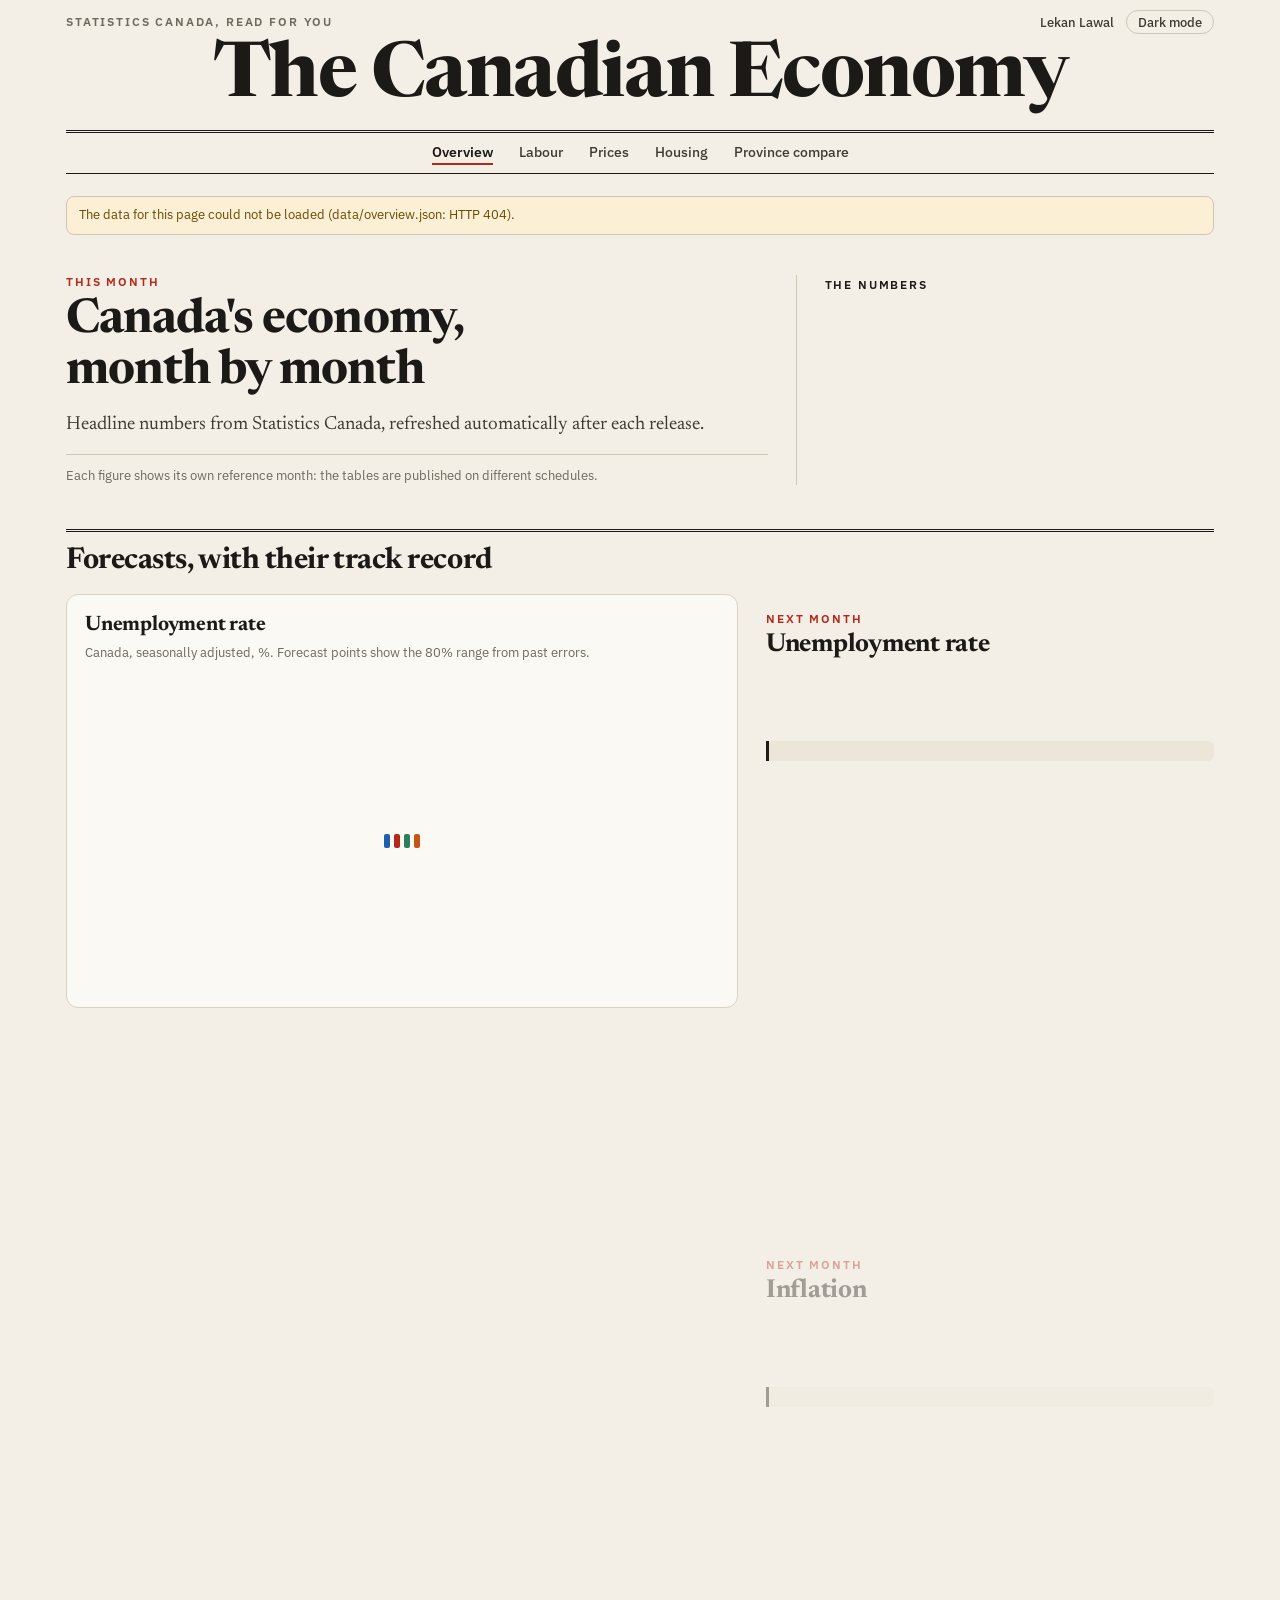
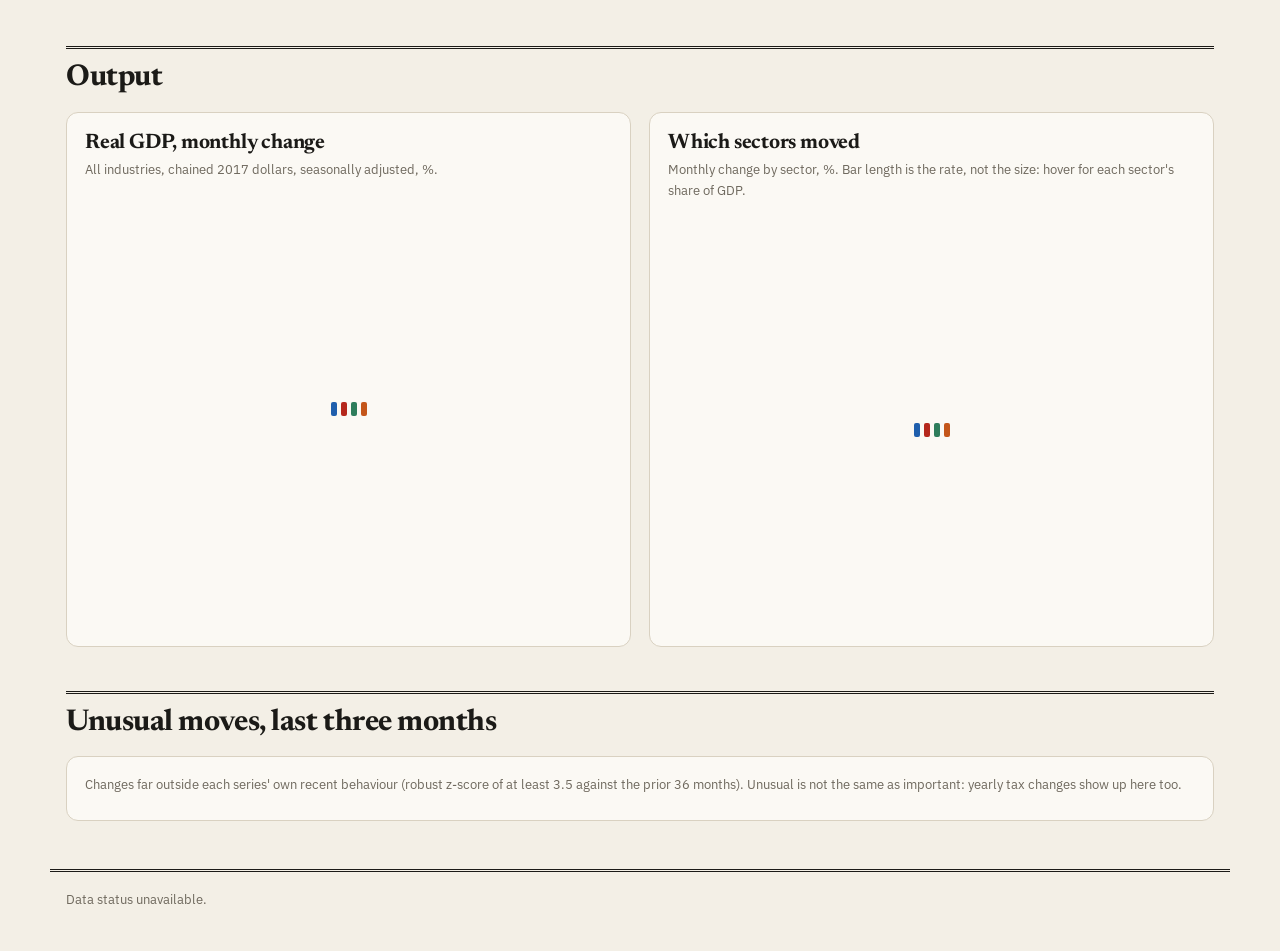
==== commit 31fd1c6a: "Redesign as a broadsheet, and reject briefings with contradictory direction words The front page now" ====
--- a/site/index.html
+++ b/site/index.html
@@ -17,14 +17,22 @@
 <body>
 <header id="top"></header>
 <main>
-  <div class="page-head">
-    <div class="eyebrow">Overview</div>
-    <h1>Canada's economy, month by month</h1>
-    <p>Headline numbers from Statistics Canada, refreshed automatically after each release.
-      Each figure shows its own reference month: the tables are published on different schedules.</p>
-  </div>
-
-  <section class="grid grid-3 tiles" id="tiles" aria-label="Headline indicators"></section>
+  <div class="dateline" id="dateline"><span>&nbsp;</span></div>
+
+  <section class="front-grid" aria-label="This month">
+    <article class="lead">
+      <div class="kicker">This month</div>
+      <h1 id="headline">Canada's economy, month by month</h1>
+      <p class="standfirst" id="standfirst">Headline numbers from Statistics Canada, refreshed automatically after each release.</p>
+      <div class="copy" id="briefing" hidden></div>
+      <button type="button" class="more-btn" id="more" hidden aria-controls="briefing" aria-expanded="false">Read the full briefing</button>
+      <p class="byline" id="byline">Each figure shows its own reference month: the tables are published on different schedules.</p>
+    </article>
+    <aside class="numbers" aria-labelledby="numbers-title">
+      <h2 id="numbers-title">The numbers</h2>
+      <div id="tiles"></div>
+    </aside>
+  </section>
 
   <section id="sowhat-section" hidden>
     <div class="sowhat-head">
@@ -33,7 +41,7 @@
     </div>
     <p class="sowhat-sub">The same numbers in plain language. Every sentence is a fixed rule over StatCan's data,
       not AI text, so it cannot state a figure the data does not hold.</p>
-    <div class="grid grid-3" id="sowhat"></div>
+    <div class="columns" id="sowhat"></div>
   </section>
 
   <section id="mine-section" hidden>
@@ -67,24 +75,30 @@
     <div class="mine-tip" id="mine-tip" role="tooltip" hidden></div>
   </section>
 
-  <section id="briefing-section" hidden>
-    <h2 class="section-title">Monthly briefing</h2>
-    <div class="card" id="briefing"></div>
-  </section>
-
   <h2 class="section-title">Forecasts, with their track record</h2>
-  <div class="grid grid-2">
-    <div class="card">
-      <h2>Unemployment rate</h2>
-      <p class="sub">Canada, seasonally adjusted, %. Forecast points show the 80% range from past errors.</p>
-      <div class="chart" id="fc-unemployment" role="img" aria-label="Unemployment rate history and forecast"><span class="loading-bars" aria-hidden="true"><i></i><i></i><i></i><i></i></span></div>
-      <div class="verdict" id="verdict-unemployment"></div>
-    </div>
-    <div class="card">
-      <h2>Inflation (CPI, 12-month change)</h2>
-      <p class="sub">Canada, all-items, %. Shaded band: Bank of Canada 1 to 3% target range.</p>
-      <div class="chart" id="fc-cpi" role="img" aria-label="Inflation history and forecast"><span class="loading-bars" aria-hidden="true"><i></i><i></i><i></i><i></i></span></div>
-      <div class="verdict" id="verdict-cpi"></div>
+  <div class="story" id="forecasts">
+    <figure class="story-figure" style="margin:0">
+      <div class="card">
+        <h2 id="fc-title">Unemployment rate</h2>
+        <p class="sub" id="fc-sub">Canada, seasonally adjusted, %. Forecast points show the 80% range from past errors.</p>
+        <div class="chart" id="fc" role="img" aria-label="History and forecast"><span class="loading-bars" aria-hidden="true"><i></i><i></i><i></i><i></i></span></div>
+      </div>
+    </figure>
+    <div class="story-steps">
+      <section class="step on" data-series="unemployment">
+        <div class="kicker">Next month</div>
+        <h3>Unemployment rate</h3>
+        <div class="big" id="big-unemployment">&nbsp;</div>
+        <p id="say-unemployment"></p>
+        <div class="verdict" id="verdict-unemployment"></div>
+      </section>
+      <section class="step" data-series="cpi">
+        <div class="kicker">Next month</div>
+        <h3>Inflation</h3>
+        <div class="big" id="big-cpi">&nbsp;</div>
+        <p id="say-cpi"></p>
+        <div class="verdict" id="verdict-cpi"></div>
+      </section>
     </div>
   </div>
 
@@ -115,32 +129,48 @@
 addEventListener("DOMContentLoaded", () => {
 App.init();
 
-const VERDICT = {
-  naive: "the simplest forecast (no change from the latest value)",
-  sarima_airline: "a seasonal ARIMA model",
-};
-
-function tileHTML(t, d) {
-  const colour = App.tok().s1;
+
+const SHORT = { unemployment: "Unemployment", cpi: "Inflation", core: "Core inflation", housing: "New home prices",
+  vacancies: "Job vacancies", gdp: "GDP, monthly" };
+
+function rowHTML(t, i) {
   let delta = "";
   if (t.key === "unemployment") {
-    delta = `${App.signed(t.change)} pts vs last month <span class="pill${t.significant ? " sig" : ""}">${t.significant ? "significant" : "within sampling noise"}</span>`;
+    delta = `${App.signed(t.change)} pts <span class="pill${t.significant ? " sig" : ""}">${t.significant ? "significant" : "within noise"}</span>`;
   } else if (t.key === "cpi" || t.key === "core") {
-    delta = `${App.signed(t.change)} pts vs last month's rate`;
+    delta = `${App.signed(t.change)} pts on last month`;
   } else if (t.key === "housing") {
-    delta = "New homes, house and land";
+    delta = "Year on year";
   } else if (t.key === "vacancies") {
-    delta = `${App.num(t.unemployed_per_vacancy, 1)} unemployed people per vacancy`;
+    delta = `${App.num(t.unemployed_per_vacancy, 1)} unemployed per opening`;
   } else if (t.key === "gdp") {
-    delta = `${App.signed(t.yoy_pct)}% vs a year ago`;
-  }
-  const value = t.key === "gdp" ? App.signed(t.value) : App.num(t.value);
-  return `<div class="card tile">
-    <div class="label">${t.label}</div>
-    <div class="value">${value}${t.unit}</div>
-    <div class="delta">${delta}</div>
-    ${App.sparkline(t.spark.v, colour)}
-    <div class="asof">${App.month(t.month)} &middot; last 3 years shown</div></div>`;
+    delta = `${App.signed(t.yoy_pct)}% on a year ago`;
+  }
+  return `<div class="num-row" title="${t.label}, last 3 years">
+    <div><div class="l">${SHORT[t.key] || t.label}</div><div class="m">${App.month(t.month)} · ${delta}</div></div>
+    ${App.sparkline(t.spark.v, App.tok().ink)}
+    <div class="v" data-i="${i}"></div></div>`;
+}
+const fmtTile = (t) => (v) => (t.key === "gdp" ? App.signed(v, 2) : App.num(v)) + t.unit;
+
+// The front-page headline: a fixed rule over the figures, never AI text.
+function headline(tiles) {
+  const T = Object.fromEntries(tiles.map((t) => [t.key, t]));
+  const c = T.cpi, u = T.unemployment;
+  const parts = [];
+  if (c) {
+    const v = `${App.num(c.value)}%`;
+    parts.push(c.change > 0.2 ? `Inflation rises to ${v}` : c.change > 0 ? `Inflation edges up to ${v}`
+      : c.change < -0.2 ? `Inflation falls to ${v}` : c.change < 0 ? `Inflation eases to ${v}` : `Inflation holds at ${v}`);
+  }
+  if (u) {
+    const k = u.employment_mom_k, people = Math.round(Math.abs(k || 0) * 1000).toLocaleString("en-CA");
+    if (u.employment_mom_significant && k) parts.push(k < 0 ? `jobs fall by ${people}` : `economy adds ${people} jobs`);
+    else if (u.significant && u.change) parts.push(`unemployment ${u.change > 0 ? "rises" : "falls"} to ${App.num(u.value)}%`);
+    else parts.push(`unemployment steady at ${App.num(u.value)}%`);
+  }
+  const h = parts.join("; ");
+  return h.charAt(0).toUpperCase() + h.slice(1);
 }
 
 function forecastChart(id, hist, rows, opts) {
@@ -183,6 +213,56 @@
     `Tested on ${n} past monthly forecasts since 2010 (COVID months excluded). Published method by horizon: ` + lines.join("; ") + ".";
 }
 
+
+const MONTH_LONG = ["January", "February", "March", "April", "May", "June", "July", "August", "September",
+  "October", "November", "December"];
+
+/* Forecasts as a short story: the chart stays put while the two steps scroll past, and it
+   switches to whichever step is in the middle of the screen. */
+function forecastStory(d) {
+  const STEPS = {
+    unemployment: { hist: d.history.unemployment, series: "unemployment", opts: {}, title: "Unemployment rate",
+      sub: "Canada, seasonally adjusted, %. Forecast points show the 80% range from past errors." },
+    cpi: { hist: d.history.cpi_yoy, series: "cpi_yoy", opts: { band: true }, title: "Inflation (CPI, 12-month change)",
+      sub: "Canada, all-items, %. Shaded band: Bank of Canada 1 to 3% target range." },
+  };
+  for (const [key, st] of Object.entries(STEPS)) {
+    const rows = d.forecasts.filter((r) => r.series === st.series);
+    const next = rows[0];
+    if (next) {
+      document.getElementById(`big-${key}`).innerHTML = `${App.num(next.forecast)}%<small>${App.month(next.target)}</small>`;
+      const last = st.hist.v[st.hist.v.length - 1];
+      document.getElementById(`say-${key}`).textContent = `From ${App.num(last)}% in ${App.month(st.hist.month[st.hist.month.length - 1])}.`
+        + ` Four times in five, the real figure should land between ${App.num(next.low_80)}% and ${App.num(next.high_80)}%,`
+        + ` judged by how far past forecasts missed.`;
+    }
+    verdict(`verdict-${key}`, st.series, d.skill);
+  }
+  let current = null;
+  const fig = document.querySelector(".story-figure");
+  const show = (key) => {
+    if (key === current) return;
+    const first = current === null;
+    current = key;
+    const st = STEPS[key];
+    document.querySelectorAll(".step").forEach((s) => s.classList.toggle("on", s.dataset.series === key));
+    const draw = () => {
+      document.getElementById("fc-title").textContent = st.title;
+      document.getElementById("fc-sub").textContent = st.sub;
+      document.getElementById("fc").setAttribute("aria-label", `${st.title}: history and forecast`);
+      forecastChart("fc", st.hist, d.forecasts.filter((r) => r.series === st.series), st.opts);
+      fig.classList.remove("swap");
+    };
+    if (first || matchMedia("(prefers-reduced-motion: reduce)").matches) draw();
+    else { fig.classList.add("swap"); setTimeout(draw, 200); }
+  };
+  show("unemployment");
+  if ("IntersectionObserver" in window) {
+    const io = new IntersectionObserver((es) => es.forEach((e) => { if (e.isIntersecting) show(e.target.dataset.series); }),
+      { rootMargin: "-45% 0px -45% 0px" });
+    document.querySelectorAll(".step").forEach((s) => io.observe(s));
+  }
+}
 
 // ---------------------------------------------------------------------------- your inflation rate
 // Each category's 12-month price change, weighted by what you spend on it (src/site_export.py,
@@ -301,22 +381,34 @@
 (async () => {
   try {
     const d = await App.json("overview");
-    const drawTiles = () => { document.getElementById("tiles").innerHTML = d.tiles.map((t) => tileHTML(t, d)).join(""); };
-    drawTiles();
-    document.querySelector(".theme-btn").addEventListener("click", () => setTimeout(drawTiles));
+    const drawTiles = (animate) => {
+      const box = document.getElementById("tiles");
+      box.innerHTML = d.tiles.map(rowHTML).join("");
+      box.querySelectorAll(".v").forEach((el) => {
+        const t = d.tiles[+el.dataset.i];
+        if (animate) App.countUp(el, t.value, fmtTile(t)); else el.textContent = fmtTile(t)(t.value);
+      });
+    };
+    drawTiles(true);
+    document.querySelector(".theme-btn").addEventListener("click", () => setTimeout(() => drawTiles(false)));
+    document.getElementById("headline").textContent = headline(d.tiles);
+    App.meta().then((m) => {
+      const latest = d.tiles.map((t) => t.month).sort().pop();
+      document.getElementById("dateline").innerHTML = `<span>${MONTH_LONG[+latest.slice(5, 7) - 1]} ${latest.slice(0, 4)} edition</span>`
+        + `<span>Refreshed automatically after each release · ${m.tests.passed} data checks passed</span>`;
+    }).catch(() => {});
 
     // "What it means for you": cards are built server side (src/site_export.py, so_what_cards);
     // the browser only escapes and lays them out.
     if (d.so_what) {
       const esc = (x) => String(x).replace(/[&<>"]/g, (c) => ({ "&": "&amp;", "<": "&lt;", ">": "&gt;", '"': "&quot;" }[c]));
-      const ICON = { "Renter": "&#8962;", "Job seeker": "&#9998;", "Employer": "&#9881;" };
       let where = "Canada";
       try { where = localStorage.getItem("sowhat-geo") || "Canada"; } catch { /* private mode */ }
       if (!d.so_what.cards[where]) where = "Canada";
       const drawSoWhat = () => {
         document.getElementById("sowhat").innerHTML = (d.so_what.cards[where] || []).map((c) => `
-          <article class="card sowhat-card">
-            <div class="sowhat-who"><span aria-hidden="true">${ICON[c.who] || ""}</span>${esc(c.who)}</div>
+          <article class="sowhat-card">
+            <div class="sowhat-who">If you're ${/^[aeiou]/i.test(c.who) ? "an" : "a"} ${esc(c.who.toLowerCase())}</div>
             <h3>${esc(c.headline)}</h3>
             ${c.lines.map((l) => `<p>${esc(l)}</p>`).join("")}
             <p class="note">${esc(c.note)} ${esc(App.month(c.month))}.</p>
@@ -332,11 +424,7 @@
       if (d.personal) personalCalculator(d.personal, where);
     }
 
-    const fc = (s) => d.forecasts.filter((r) => r.series === s);
-    forecastChart("fc-unemployment", d.history.unemployment, fc("unemployment"), {});
-    forecastChart("fc-cpi", d.history.cpi_yoy, fc("cpi_yoy"), { band: true });
-    verdict("verdict-unemployment", "unemployment", d.skill);
-    verdict("verdict-cpi", "cpi_yoy", d.skill);
+    forecastStory(d);
 
     App.chart("gdp-history", (t) => ({
       data: [{ x: App.dates(d.gdp_history.month), y: d.gdp_history.v, type: "bar", name: "GDP change",
@@ -369,13 +457,20 @@
       const how = b.source === "gemini"
         ? `Drafted by ${b.model}. Every number was checked by code against the data: ${b.numbers_verified} values verified.`
         : `Written from a fixed template (${b.reason}). Every number was checked by code: ${b.numbers_verified} values verified.`;
-      document.getElementById("briefing").innerHTML = b.html + `<p class="note">${how} Generated ${b.generated_at}.
-        <a href="https://github.com/lekanlawal1/project5-canada-economy-platform/blob/main/docs/06_briefing.md">How the check works</a>.</p>`;
-      document.getElementById("briefing-section").hidden = false;
-    } catch { /* no briefing file: the section stays hidden */ }
+      const box = document.getElementById("briefing");
+      box.innerHTML = b.html;
+      box.hidden = false;
+      const more = document.getElementById("more");
+      if (box.children.length > 1) more.hidden = false;
+      more.addEventListener("click", () => { box.classList.add("open"); more.hidden = true; more.setAttribute("aria-expanded", "true"); });
+      document.getElementById("standfirst").hidden = true;
+      document.getElementById("byline").innerHTML = `${how} Generated ${b.generated_at}.
+        <a href="https://github.com/lekanlawal1/project5-canada-economy-platform/blob/main/docs/06_briefing.md">How the check works</a>.`;
+    } catch { /* no briefing file: the lead keeps its standfirst */ }
   } catch (err) { App.fail(err); }
 })();
 });
 </script>
+<script type="module" src="https://static.cloudflareinsights.com/beacon.min.js" data-cf-beacon='{"token": "50d455a6ac424591b8acaa97dc3975a9"}'></script>
 </body>
 </html>
--- a/site/assets/style.css
+++ b/site/assets/style.css
@@ -1,226 +1,239 @@
-@import url("https://fonts.googleapis.com/css2?family=Bricolage+Grotesque:opsz,wght@12..96,600;12..96,800&family=Inter:wght@400;500;600;700&display=swap");
-/* Canada Economy Intelligence Platform: one stylesheet for every page.
-   Colours are tokens, defined once for light and once for dark. Dark values are chosen
-   steps of the same ramps, validated against the dark surface, not an automatic inversion. */
+@import url("https://fonts.googleapis.com/css2?family=Newsreader:opsz,wght@6..72,400;6..72,600;6..72,700&family=IBM+Plex+Sans:wght@400;500;600;700&display=swap");
+/* The Canadian Economy: one stylesheet for every page.
+   A broadsheet: newsprint paper, a serif for headlines and numbers, a plain sans for the rest,
+   ruled columns instead of boxes. Charts sit on lighter panels so they read like figures in
+   the paper. Colours are tokens, set once for light and once for dark; the charts read the
+   same tokens, so a theme change redraws them to match. */
 
 :root {
   color-scheme: light;
-  --page: #FFF7EA;
-  --surface: #FFFFFF;
-  --surface-2: #FFF1D6;
-  --ink: #1D1535;
-  --ink-2: #4A4263;
-  --muted: #6E6787;
-  --grid: #EADFCB;
-  --axis: #C9BCA3;
-  --border: rgba(29, 21, 53, 0.14);
-  --edge: #1D1535;               /* the portfolio's ink outline */
-  --accent: #c8102e;           /* Canadian red: brand accent only, never a data colour */
-  --s1: #2a78d6;               /* series slot 1, blue */
-  --s2: #eb6834;               /* series slot 2, orange */
-  --s3: #1baf7a;               /* series slot 3, aqua */
-  --neutral: #a9a79f;          /* de-emphasised marks */
-  --band: rgba(42, 120, 214, 0.10);
-  --pos: #2a78d6;              /* diverging pole: up */
-  --neg: #e34948;              /* diverging pole: down */
-  --good: #006300;
-  --warn-bg: #fff4d6;
-  --warn-ink: #6b4a00;
-  --shadow: 4px 4px 0 var(--edge);
+  --page: #F3EFE6;
+  --surface: #FBF9F4;
+  --surface-2: #ECE6D9;
+  --ink: #1B1A17;
+  --ink-2: #3F3B33;
+  --muted: #6E685D;
+  --grid: #E4DDCE;
+  --axis: #BDB4A2;
+  --rule: #CFC7B6;
+  --border: #D9D1C1;
+  --edge: #1B1A17;
+  --accent: #B5281C;           /* Canadian red: kickers and the brand only, never a data colour */
+  --s1: #1F5FAD;               /* series 1, blue */
+  --s2: #C4561A;               /* series 2, orange */
+  --s3: #2E7D5B;               /* series 3, green */
+  --neutral: #A39C8E;
+  --band: rgba(31, 95, 173, 0.10);
+  --pos: #1F5FAD;
+  --neg: #C0392B;
+  --good: #2E7D32;
+  --warn-bg: #FBEFD5;
+  --warn-ink: #6B4A00;
+  --serif: Newsreader, Georgia, "Times New Roman", serif;
+  --sans: "IBM Plex Sans", system-ui, -apple-system, "Segoe UI", Roboto, sans-serif;
 }
 
 @media (prefers-color-scheme: dark) {
   :root:not([data-theme="light"]) {
     color-scheme: dark;
-    --page: #15112B;
-    --surface: #1D1840;
-    --surface-2: #2A2357;
-    --ink: #FFF4E2;
-    --ink-2: #D6CDEB;
-    --muted: #A79FC4;
-    --grid: #2E2758;
-    --axis: #463D7A;
-    --border: rgba(255, 244, 226, 0.14);
-    --edge: #070513;
-    --accent: #ff5a6e;
-    --s1: #3987e5;
-    --s2: #d95926;
-    --s3: #199e70;
-    --neutral: #5d5c57;
-    --band: rgba(57, 135, 229, 0.16);
-    --pos: #3987e5;
-    --neg: #e66767;
-    --good: #0ca30c;
-    --warn-bg: #3a2f12;
-    --warn-ink: #f5d27a;
-    --shadow: 4px 4px 0 var(--edge);
+    --page: #14130F; --surface: #1C1A16; --surface-2: #27241E;
+    --ink: #EDE7DA; --ink-2: #CFC7B6; --muted: #9C9484;
+    --grid: #2C2922; --axis: #4A453A; --rule: #3A362D; --border: #34302A; --edge: #EDE7DA;
+    --accent: #E2574A; --s1: #5B9BE6; --s2: #E07A3F; --s3: #4FB386; --neutral: #6B655A;
+    --band: rgba(91, 155, 230, 0.14); --pos: #5B9BE6; --neg: #E36A5E; --good: #5CB860;
+    --warn-bg: #3A2F12; --warn-ink: #F5D27A;
   }
 }
 :root[data-theme="dark"] {
   color-scheme: dark;
-  --page: #15112B;
-  --surface: #1D1840;
-  --surface-2: #2A2357;
-  --ink: #FFF4E2;
-  --ink-2: #D6CDEB;
-  --muted: #A79FC4;
-  --grid: #2E2758;
-  --axis: #463D7A;
-  --border: rgba(255, 244, 226, 0.14);
-    --edge: #070513;
-  --accent: #ff5a6e;
-  --s1: #3987e5;
-  --s2: #d95926;
-  --s3: #199e70;
-  --neutral: #5d5c57;
-  --band: rgba(57, 135, 229, 0.16);
-  --pos: #3987e5;
-  --neg: #e66767;
-  --good: #0ca30c;
-  --warn-bg: #3a2f12;
-  --warn-ink: #f5d27a;
-  --shadow: 4px 4px 0 var(--edge);
+  --page: #14130F; --surface: #1C1A16; --surface-2: #27241E;
+  --ink: #EDE7DA; --ink-2: #CFC7B6; --muted: #9C9484;
+  --grid: #2C2922; --axis: #4A453A; --rule: #3A362D; --border: #34302A; --edge: #EDE7DA;
+  --accent: #E2574A; --s1: #5B9BE6; --s2: #E07A3F; --s3: #4FB386; --neutral: #6B655A;
+  --band: rgba(91, 155, 230, 0.14); --pos: #5B9BE6; --neg: #E36A5E; --good: #5CB860;
+  --warn-bg: #3A2F12; --warn-ink: #F5D27A;
 }
 
 * { box-sizing: border-box; }
 html { -webkit-text-size-adjust: 100%; }
-body {
-  margin: 0;
-  background: var(--page);
-  color: var(--ink);
-  font: 15px/1.55 Inter, system-ui, -apple-system, "Segoe UI", Roboto, sans-serif;
-}
-a { color: var(--s1); }
-a:focus-visible, button:focus-visible, select:focus-visible, summary:focus-visible {
-  outline: 2px solid var(--s1); outline-offset: 2px; border-radius: 4px;
-}
-
-/* ---------- header and nav ---------- */
-.top {
-  background: var(--surface);
-  border-bottom: 2.5px solid var(--edge);
-  position: sticky; top: 0; z-index: 10;
-}
-/* the striped band in the project's colour, as on the portfolio */
-.top::after { content: ""; position: absolute; left: 0; right: 0; top: 100%; height: 10px; border-bottom: 2.5px solid var(--edge);
-  background: var(--page) repeating-linear-gradient(-45deg, var(--accent) 0 10px, transparent 10px 20px); }
-h1, h2, .brand, .section-title, .tile .value { font-family: "Bricolage Grotesque", Inter, system-ui, sans-serif; }
-.top-inner {
-  max-width: 1180px; margin: 0 auto; padding: 0 16px;
-  display: flex; align-items: center; gap: 20px; min-height: 56px; flex-wrap: wrap;
-}
-.brand { display: flex; align-items: center; gap: 10px; font-weight: 800; letter-spacing: -0.02em; font-size: 16px; color: var(--ink); text-decoration: none; }
-.home-link { font-size: 13px; font-weight: 700; color: var(--ink); text-decoration: none; padding: 4px 11px; border: 2px solid var(--edge); border-radius: 999px; background: var(--surface); box-shadow: 2px 2px 0 var(--edge); white-space: nowrap; }
-.home-link:hover { transform: translate(-1px, -1px); }
-.brand-mark { width: 22px; height: 22px; flex: none; }
-.nav { display: flex; gap: 4px; flex-wrap: wrap; margin-left: auto; }
-.nav a {
-  color: var(--ink-2); text-decoration: none; padding: 6px 10px; border-radius: 6px; font-size: 14px;
-}
-.nav a:hover { background: var(--surface-2); color: var(--ink); }
-.nav a[aria-current="page"] { color: var(--ink); background: var(--surface-2); font-weight: 700; box-shadow: inset 0 0 0 2px var(--edge); }
-.theme-btn {
-  border: 2px solid var(--edge); background: var(--surface); color: var(--ink);
-  border-radius: 999px; padding: 4px 11px; cursor: pointer; font: inherit; font-size: 13px; font-weight: 700; box-shadow: 2px 2px 0 var(--edge);
-}
-
-main { max-width: 1180px; margin: 0 auto; padding: 36px 16px 48px; }
-.page-head { margin: 8px 0 20px; }
-.page-head h1 { font-size: 38px; line-height: 1.05; margin: 0 0 8px; letter-spacing: -0.035em; font-weight: 800; }
-.page-head p { margin: 0; color: var(--ink-2); max-width: 760px; }
-.eyebrow { color: var(--accent); font-size: 13px; font-weight: 600; letter-spacing: 0.02em; margin-bottom: 4px; }
-
-/* ---------- filters: one row above the charts it scopes ---------- */
-.filters {
-  display: flex; gap: 12px; align-items: center; flex-wrap: wrap;
-  margin: 0 0 18px; padding: 10px 12px; background: var(--surface);
-  border: 2.5px solid var(--edge); border-radius: 14px; box-shadow: var(--shadow);
-}
-.filters label { font-size: 13px; color: var(--ink-2); display: flex; align-items: center; gap: 8px; }
+body { margin: 0; background: var(--page); color: var(--ink); font: 15px/1.6 var(--sans); }
+a { color: var(--s1); text-underline-offset: 2px; }
+a:focus-visible, button:focus-visible, select:focus-visible, summary:focus-visible, input:focus-visible {
+  outline: 2px solid var(--s1); outline-offset: 2px; border-radius: 3px;
+}
+.kicker, .eyebrow { font: 600 11.5px/1.3 var(--sans); letter-spacing: .16em; text-transform: uppercase; color: var(--accent); }
+
+/* ---------- masthead ---------- */
+.top { max-width: 1180px; margin: 0 auto; padding: 0 16px; }
+.mast-bar { display: flex; align-items: center; gap: 12px; padding: 10px 0 0; font-size: 12.5px; color: var(--muted); }
+.mast-bar .kicker { color: var(--muted); }
+.mast-bar .spacer { margin-left: auto; }
+.home-link { color: var(--ink-2); text-decoration: none; font-weight: 500; white-space: nowrap; }
+.home-link:hover { color: var(--ink); text-decoration: underline; }
+.theme-btn { font: 500 12.5px var(--sans); color: var(--ink-2); background: transparent; border: 1px solid var(--rule);
+  border-radius: 999px; padding: 3px 11px; cursor: pointer; }
+.theme-btn:hover { color: var(--ink); border-color: var(--ink-2); }
+.brand { display: block; text-align: center; color: var(--ink); text-decoration: none;
+  font: 700 clamp(30px, 5vw, 44px)/1 var(--serif); letter-spacing: -.02em; padding: 10px 0 12px; }
+.top.front .brand { font-size: clamp(38px, 8.5vw, 76px); padding: 6px 0 14px; }
+.nav { display: flex; justify-content: center; gap: 4px 26px; flex-wrap: wrap; padding: 8px 0;
+  border-top: 3px double var(--edge); border-bottom: 1px solid var(--edge); }
+.nav a { color: var(--ink-2); text-decoration: none; font: 500 13.5px var(--sans); padding: 2px 0; border-bottom: 2px solid transparent; }
+.nav a:hover { color: var(--ink); }
+.nav a[aria-current="page"] { color: var(--ink); font-weight: 600; border-bottom-color: var(--accent); }
+
+main { max-width: 1180px; margin: 0 auto; padding: 22px 16px 48px; }
+.page-head { margin: 8px 0 22px; padding-bottom: 16px; border-bottom: 1px solid var(--rule); }
+.page-head h1 { font: 700 clamp(30px, 5vw, 46px)/1.05 var(--serif); letter-spacing: -.02em; margin: 6px 0 10px; }
+.page-head p { margin: 0; color: var(--ink-2); max-width: 68ch; font: 400 17px/1.55 var(--serif); }
+h1, h2, h3 { font-family: var(--serif); }
+
+/* ---------- filters ---------- */
+.filters { display: flex; gap: 12px 20px; align-items: center; flex-wrap: wrap; margin: 0 0 20px; padding: 10px 0;
+  border-top: 1px solid var(--rule); border-bottom: 1px solid var(--rule); }
+.filters label { font-size: 13px; color: var(--ink-2); display: flex; align-items: center; gap: 8px; min-width: 0; max-width: 100%; flex-wrap: wrap; }
+.page-head + .filters { border-top: 0; margin-top: -12px; }
 select { max-width: 100%; min-width: 0; }
-.filters label { min-width: 0; max-width: 100%; flex-wrap: wrap; }
 #scorecard th { white-space: normal; vertical-align: bottom; min-width: 64px; }
-select, .seg button {
-  font: inherit; font-size: 14px; color: var(--ink); background: var(--surface);
-  border: 2px solid var(--edge); border-radius: 8px; padding: 5px 8px;
-}
-.seg { display: inline-flex; border: 2px solid var(--edge); border-radius: 10px; overflow: hidden; }
+select, .seg button { font: 500 13.5px var(--sans); color: var(--ink); background: var(--surface);
+  border: 1px solid var(--rule); border-radius: 6px; padding: 5px 8px; }
+.seg { display: inline-flex; flex-wrap: wrap; border: 1px solid var(--rule); border-radius: 8px; overflow: hidden; background: var(--surface); }
 .seg button { border: 0; border-radius: 0; cursor: pointer; background: transparent; color: var(--ink-2); }
-.seg button[aria-pressed="true"] { background: var(--accent); color: #fff; font-weight: 700; }
-
+.seg button + button { border-left: 1px solid var(--rule); }
+.seg button[aria-pressed="true"] { background: var(--ink); color: var(--page); font-weight: 600; }
 .range { display: flex; flex-wrap: wrap; gap: 8px 14px; align-items: center; }
 .custom-range { display: flex; flex-wrap: wrap; gap: 8px 16px; }
 .custom-range[hidden] { display: none; }
 .pick { display: inline-flex; align-items: center; gap: 6px; }
 .pick-label { font-size: 13px; color: var(--ink-2); }
 .range-note { flex-basis: 100%; font-size: 12.5px; color: var(--muted); }
-.seg { flex-wrap: wrap; }
-
-/* ---------- cards and grid ---------- */
+
+/* ---------- figures (chart panels) and grid ---------- */
 .grid { display: grid; gap: 18px; }
 .grid-2 { grid-template-columns: repeat(2, minmax(0, 1fr)); }
 .grid-3 { grid-template-columns: repeat(3, minmax(0, 1fr)); }
 @media (max-width: 900px) { .grid-2, .grid-3 { grid-template-columns: minmax(0, 1fr); } }
-@media (min-width: 560px) and (max-width: 900px) { .tiles.grid-3 { grid-template-columns: repeat(2, minmax(0, 1fr)); } }
-
-.card {
-  background: var(--surface); border: 2.5px solid var(--edge); border-radius: 16px;
-  padding: 16px 16px 12px; box-shadow: var(--shadow); min-width: 0;
-}
-.card h2 { font-size: 18px; margin: 0 0 2px; letter-spacing: -0.02em; font-weight: 800; }
-.card .sub { color: var(--ink-2); font-size: 13px; margin: 0 0 8px; }
+
+.card { background: var(--surface); border: 1px solid var(--border); border-radius: 12px; padding: 18px 18px 14px; min-width: 0; }
+.card h2 { font: 700 21px/1.2 var(--serif); margin: 0 0 4px; letter-spacing: -.01em; }
+.card .sub { color: var(--muted); font-size: 13px; margin: 0 0 10px; }
 .card .note { color: var(--muted); font-size: 12.5px; margin: 8px 0 0; }
-.section-title { font-size: 24px; margin: 36px 0 14px; letter-spacing: -0.03em; font-weight: 800; }
-
-.chart { width: 100%; height: 320px; }
-/* Bouncing bars in each chart until it's drawn: a little bar chart coming to life.
-   Adapted from a loader on Uiverse.io by satyamchaudharydev (MIT). */
-.chart { position: relative; }
+.section-title { font: 700 clamp(24px, 3.4vw, 30px)/1.15 var(--serif); letter-spacing: -.015em; margin: 44px 0 16px;
+  padding-top: 12px; border-top: 3px double var(--edge); }
+
+.chart { position: relative; width: 100%; height: 320px; }
+.chart.tall { height: 420px; }
+.chart.short { height: 240px; }
+/* Bouncing bars in each chart until it's drawn. Adapted from a loader on Uiverse.io by
+   satyamchaudharydev (MIT). */
 .chart > .loading-bars { position: absolute; inset: 0; margin: auto; width: 44px; height: 30px; display: flex; align-items: flex-end; justify-content: center; gap: 4px; }
-.loading-bars i { width: 7px; height: 14px; background: var(--s1); border: 1.5px solid var(--edge); border-radius: 2px;
-  transform-origin: bottom; animation: loading-bars-grow 1s ease-in-out infinite; }
+.loading-bars i { width: 6px; height: 14px; background: var(--s1); border-radius: 2px; transform-origin: bottom; animation: loading-bars-grow 1s ease-in-out infinite; }
 .loading-bars i:nth-child(2) { animation-delay: .15s; background: var(--accent); }
 .loading-bars i:nth-child(3) { animation-delay: .3s; background: var(--s3); }
 .loading-bars i:nth-child(4) { animation-delay: .45s; background: var(--s2); }
 @keyframes loading-bars-grow { 0%, 100% { transform: scaleY(1); } 50% { transform: scaleY(1.9); } }
 @media (prefers-reduced-motion: reduce) { .loading-bars i { animation-duration: 2.4s; } }
-.chart.tall { height: 420px; }
-.chart.short { height: 240px; }
-
-/* ---------- "what it means for you" ---------- */
-.sowhat-head { display: flex; flex-wrap: wrap; align-items: baseline; justify-content: space-between; gap: 8px 16px; margin-top: 36px; }
-.sowhat-head .section-title { margin: 0; }
+
+/* ---------- front page ---------- */
+.dateline { display: flex; justify-content: space-between; flex-wrap: wrap; gap: 4px 16px; font-size: 12.5px; color: var(--muted);
+  padding: 0 0 14px; margin-top: -10px; }
+.front-grid { display: grid; grid-template-columns: minmax(0, 1.75fr) minmax(0, 1fr); }
+.lead { padding-right: 28px; border-right: 1px solid var(--rule); }
+.lead h1 { font: 700 clamp(30px, 4.6vw, 48px)/1.06 var(--serif); letter-spacing: -.02em; margin: 6px 0 14px; text-wrap: balance; }
+.lead .standfirst { font: 400 19px/1.5 var(--serif); color: var(--ink-2); margin: 0 0 14px; }
+.lead .copy p { font: 400 18px/1.62 var(--serif); margin: 0 0 14px; }
+.lead .copy p:first-child::first-letter { float: left; font: 700 62px/.82 var(--serif); margin: 6px 10px 0 0; color: var(--ink); }
+.more-btn { display: none; }
+@media (max-width: 860px) {
+  /* phones: the first paragraph, then the numbers; the rest of the briefing is a tap away */
+  .copy:not(.open) p:not(:first-child) { display: none; }
+  .more-btn:not([hidden]) { display: inline-block; font: 600 13.5px var(--sans); color: var(--ink); background: none; border: 0;
+    border-bottom: 1px solid var(--ink); padding: 0 0 1px; margin: 0 0 14px; cursor: pointer; }
+}
+.byline { font-size: 12.5px; color: var(--muted); border-top: 1px solid var(--rule); padding-top: 10px; margin: 6px 0 0; }
+.numbers { padding-left: 28px; }
+.numbers h2 { font: 600 11.5px var(--sans); letter-spacing: .16em; text-transform: uppercase; margin: 2px 0 4px; color: var(--ink); }
+.num-row { display: grid; grid-template-columns: minmax(0, 1fr) 76px minmax(78px, auto); gap: 12px; align-items: center;
+  padding: 11px 0; border-bottom: 1px solid var(--rule); }
+.num-row:last-child { border-bottom: 0; }
+.num-row .l { font: 600 17px/1.2 var(--serif); }
+.num-row .m { font-size: 12px; color: var(--muted); line-height: 1.4; margin-top: 2px; }
+.num-row .v { font: 700 26px/1 var(--serif); text-align: right; font-variant-numeric: tabular-nums; letter-spacing: -.01em; white-space: nowrap; }
+.num-row svg { width: 76px; height: 28px; display: block; }
+.pill { display: inline-block; font-size: 11px; padding: 0 6px; border-radius: 999px; border: 1px solid var(--rule); color: var(--muted); white-space: nowrap; }
+.pill.sig { border-color: var(--ink-2); color: var(--ink); }
+@media (max-width: 860px) {
+  .front-grid { grid-template-columns: minmax(0, 1fr); }
+  .lead { padding: 0; border: 0; }
+  .numbers { padding: 16px 0 0; margin-top: 18px; border-top: 3px double var(--edge); }
+}
+@media (min-width: 561px) and (max-width: 860px) {
+  /* tablets: the numbers in two columns rather than one long, mostly empty list */
+  #tiles { display: grid; grid-template-columns: repeat(2, minmax(0, 1fr)); column-gap: 32px; }
+  .num-row:last-child { border-bottom: 1px solid var(--rule); }
+  .num-row:nth-last-child(-n+2) { border-bottom: 0; }
+}
+@media (max-width: 420px) {
+  .num-row { grid-template-columns: minmax(0, 1fr) 54px auto; gap: 8px; }
+  .num-row svg { width: 54px; }
+  .num-row .v { font-size: 23px; }
+  .lead .copy p { font-size: 17px; }
+}
+
+/* ---------- what it means for you: three ruled columns ---------- */
+.sowhat-head { display: flex; flex-wrap: wrap; align-items: baseline; justify-content: space-between; gap: 8px 16px;
+  margin-top: 44px; padding-top: 12px; border-top: 3px double var(--edge); }
+.sowhat-head .section-title { margin: 0; padding: 0; border: 0; }
 .sowhat-geo { font-size: 13px; color: var(--ink-2); display: inline-flex; align-items: center; gap: 8px; }
-.sowhat-sub { color: var(--ink-2); font-size: 13.5px; margin: 6px 0 14px; max-width: 760px; }
+.sowhat-sub { color: var(--muted); font-size: 13.5px; margin: 6px 0 18px; max-width: 72ch; }
+.columns { display: grid; grid-template-columns: repeat(3, minmax(0, 1fr)); }
+.columns > * { padding: 0 22px; border-left: 1px solid var(--rule); min-width: 0; }
+.columns > :first-child { padding-left: 0; border-left: 0; }
+.columns > :last-child { padding-right: 0; }
+@media (max-width: 860px) {
+  .columns { grid-template-columns: minmax(0, 1fr); }
+  .columns > * { padding: 16px 0; border-left: 0; border-top: 1px solid var(--rule); }
+  .columns > :first-child { padding-top: 0; border-top: 0; }
+}
 .sowhat-card { display: flex; flex-direction: column; gap: 6px; }
-.sowhat-card h3 { font-family: "Bricolage Grotesque", Inter, sans-serif; font-weight: 800; font-size: 22px; letter-spacing: -0.02em; line-height: 1.15; margin: 0 0 2px; }
-.sowhat-card p { margin: 0; font-size: 14px; color: var(--ink-2); }
-.sowhat-card p.note { margin-top: auto; padding-top: 6px; font-size: 12px; color: var(--muted); }
-.sowhat-who { display: inline-flex; align-items: center; gap: 8px; align-self: flex-start; font-size: 12px; font-weight: 700; color: var(--ink);
-  border: 2px solid var(--edge); border-radius: 999px; padding: 2px 10px 2px 4px; background: var(--surface-2); }
-.sowhat-who span { display: inline-grid; place-items: center; width: 20px; height: 20px; border-radius: 50%; background: var(--accent); color: #fff; font-size: 12px; }
-
-/* ---------- stat tiles ---------- */
-.tile { display: flex; flex-direction: column; gap: 2px; }
-.tile .label { font-size: 13px; color: var(--ink-2); }
-.tile .value { font-size: 36px; font-weight: 800; line-height: 1.12; letter-spacing: -0.03em; }
-.tile .delta { font-size: 13px; color: var(--ink-2); }
-.tile .asof { font-size: 12px; color: var(--muted); margin-top: auto; }
-.tile svg { width: 100%; height: 40px; margin: 6px 0 2px; display: block; }
-.pill {
-  display: inline-block; font-size: 11.5px; padding: 1px 7px; border-radius: 999px;
-  border: 1px solid var(--border); color: var(--ink-2); white-space: nowrap;
-}
-.pill.sig { border-color: var(--ink-2); color: var(--ink); }
+.sowhat-who { font: 600 11.5px var(--sans); letter-spacing: .16em; text-transform: uppercase; color: var(--accent); }
+.sowhat-card h3 { font: 700 24px/1.15 var(--serif); letter-spacing: -.01em; margin: 0 0 4px; }
+.sowhat-card p { margin: 0; font-size: 14.5px; color: var(--ink-2); }
+.sowhat-card p.note { margin-top: auto; padding-top: 8px; font-size: 12px; color: var(--muted); }
+
+/* ---------- forecasts: the chart stays while the story scrolls ---------- */
+.story { display: grid; grid-template-columns: minmax(0, 1.5fr) minmax(0, 1fr); gap: 28px; align-items: start; }
+.story-figure { position: sticky; top: 16px; transition: opacity .25s; }
+.story-figure.swap { opacity: .35; }
+.story-steps { display: flex; flex-direction: column; }
+.step { min-height: 72vh; display: flex; flex-direction: column; justify-content: center; padding: 18px 0;
+  opacity: .38; transition: opacity .3s; }
+.step:first-child { min-height: 52vh; justify-content: flex-start; }
+.step:last-child { min-height: 60vh; }
+.step.on { opacity: 1; }
+.step .kicker { margin-bottom: 4px; }
+.step h3 { font: 700 26px/1.15 var(--serif); margin: 0 0 8px; letter-spacing: -.01em; }
+.step p { font: 400 17px/1.55 var(--serif); margin: 0 0 10px; color: var(--ink-2); }
+.step .big { font: 700 44px/1 var(--serif); color: var(--ink); letter-spacing: -.02em; margin: 2px 0 8px; font-variant-numeric: tabular-nums; }
+.step .big small { font: 500 14px var(--sans); color: var(--muted); letter-spacing: 0; margin-left: 6px; }
+@media (max-width: 860px) {
+  .story { grid-template-columns: minmax(0, 1fr); gap: 0; }
+  .story-figure { top: 0; z-index: 2; padding: 8px 0; background: var(--page); }
+  .story-figure .card { padding: 12px 12px 8px; }
+  .story-figure .chart { height: 230px; }
+  .story-figure details.data { display: none; }
+  .step, .step:first-child, .step:last-child { min-height: 0; padding: 26px 0 34px; justify-content: flex-start; }
+}
+@media (prefers-reduced-motion: reduce) { .story-figure, .step { transition: none; } }
 
 /* ---------- table views ---------- */
 details.data { margin-top: 8px; }
-details.data summary { cursor: pointer; color: var(--ink-2); font-size: 13px; }
-.table-wrap { max-height: 280px; overflow: auto; margin-top: 8px; border: 2px solid var(--edge); border-radius: 10px; }
+details.data summary { cursor: pointer; color: var(--muted); font-size: 13px; }
+.table-wrap { max-height: 280px; overflow: auto; margin-top: 8px; border: 1px solid var(--border); border-radius: 8px; }
 table { border-collapse: collapse; width: 100%; font-size: 13px; }
 th, td { padding: 6px 10px; text-align: right; border-bottom: 1px solid var(--grid); white-space: nowrap; }
 th:first-child, td:first-child { text-align: left; }
-th { position: sticky; top: 0; background: var(--surface-2); font-weight: 700; color: var(--ink); }
+th { position: sticky; top: 0; background: var(--surface-2); font-weight: 600; color: var(--ink); }
 td { font-variant-numeric: tabular-nums; }
 th.sortable { cursor: pointer; }
 th.sortable:hover { color: var(--ink); }
@@ -229,87 +242,74 @@
 .anoms { list-style: none; margin: 0; padding: 0; }
 .anoms li { padding: 10px 0; border-bottom: 1px solid var(--grid); display: flex; gap: 12px; align-items: baseline; }
 .anoms li:last-child { border-bottom: 0; }
-.anoms .z { font-variant-numeric: tabular-nums; color: var(--ink-2); font-size: 13px; min-width: 64px; }
-.notice {
-  background: var(--warn-bg); color: var(--warn-ink); border-radius: 12px; border: 2px dashed var(--edge);
-  padding: 8px 12px; font-size: 13px; margin: 0 0 16px;
-}
-.verdict { font-size: 13px; padding: 8px 10px; border-radius: 8px; background: var(--surface-2); color: var(--ink-2); margin-top: 8px; }
+.anoms .z { font-variant-numeric: tabular-nums; color: var(--muted); font-size: 13px; min-width: 64px; }
+.notice { background: var(--warn-bg); color: var(--warn-ink); border-radius: 8px; border: 1px solid var(--rule); padding: 8px 12px; font-size: 13px; margin: 0 0 16px; }
+.verdict { font-size: 13px; padding: 10px 12px; border-left: 3px solid var(--ink); background: var(--surface-2); color: var(--ink-2); margin-top: 8px; border-radius: 0 6px 6px 0; }
 .verdict b { color: var(--ink); }
 
 /* ---------- footer ---------- */
-footer {
-  max-width: 1180px; margin: 0 auto; padding: 24px 16px 40px; color: var(--muted); font-size: 13px;
-  border-top: 2px dashed var(--border);
-}
+footer { max-width: 1180px; margin: 0 auto; padding: 18px 16px 40px; color: var(--muted); font-size: 13px; border-top: 3px double var(--edge); }
 footer a { color: var(--ink-2); }
 .health { display: inline-flex; align-items: center; gap: 6px; }
 .dot { width: 8px; height: 8px; border-radius: 50%; display: inline-block; }
 
 @media (max-width: 560px) {
-  .page-head h1 { font-size: 28px; }
-  .home-link { order: 2; padding: 3px 9px; font-size: 12px; }
-  .tile .value { font-size: 28px; }
+  main { padding-top: 16px; }
   .chart { height: 280px; }
   .chart.tall { height: 360px; }
-  /* Phones: brand and theme button share row one; page links become one swipeable row.
-     The header stops being sticky so it never covers a fifth of a small screen. */
-  .top { position: relative; }
-  main { padding-top: 28px; }
-  .top-inner { gap: 6px 12px; padding-top: 8px; padding-bottom: 6px; }
-  .theme-btn { order: 2; margin-left: 0; padding: 3px 9px; }
-  .brand { margin-right: auto; }
-  .brand { font-size: 14px; gap: 8px; }
-  .nav { order: 3; width: 100%; margin: 0 -16px; padding: 0 16px; flex-wrap: nowrap; overflow-x: auto;
-         scrollbar-width: none; -webkit-overflow-scrolling: touch; }
+  .mast-bar .kicker { display: none; }
+  .mast-bar .spacer { margin-left: 0; flex: 1; }
+  .home-link { order: -1; }
+  .nav { justify-content: flex-start; flex-wrap: nowrap; overflow-x: auto; gap: 20px; margin: 0 -16px; padding: 8px 16px;
+    scrollbar-width: none; -webkit-overflow-scrolling: touch; }
   .nav::-webkit-scrollbar { display: none; }
   .nav a { white-space: nowrap; }
 }
-@media (max-width: 560px) { .brand-long { display: none; } .brand { font-size: 15px; } }
-@media print { .top, .filters, details.data, .theme-btn { display: none; } }
+@media print { .mast-bar, .filters, details.data, .theme-btn { display: none; } }
 
 /* ---- your inflation rate */
 .mine { align-items: start; }
 .mine-tools { display: flex; gap: 8px; flex-wrap: wrap; margin-bottom: 10px; }
-.mine-btn { font: 600 13px Inter, sans-serif; padding: 6px 12px; border: 2px solid var(--edge); border-radius: 999px; background: var(--surface-2); color: var(--ink); cursor: pointer; }
-.mine-btn:hover { background: var(--surface); }
+.mine-btn { font: 500 13px var(--sans); padding: 6px 12px; border: 1px solid var(--rule); border-radius: 999px; background: var(--page); color: var(--ink); cursor: pointer; }
+.mine-btn:hover { border-color: var(--ink-2); }
 .mine-row { display: grid; grid-template-columns: minmax(0, 1fr) 128px; gap: 12px; align-items: center; padding: 8px 0; border-top: 1px solid var(--grid); }
 .mine-row:first-child { border-top: 0; }
-.mine-label b { display: block; font-size: 14px; }
+.mine-label b { display: block; font-size: 14px; font-weight: 600; }
 .mine-label small { display: block; font-size: 12px; color: var(--muted); line-height: 1.35; }
-.mine-input { display: flex; align-items: center; gap: 4px; border: 2px solid var(--border); border-radius: 10px; padding: 0 8px; background: var(--surface); }
+.mine-input { display: flex; align-items: center; gap: 4px; border: 1px solid var(--rule); border-radius: 8px; padding: 0 8px; background: var(--page); }
 .mine-input:focus-within { border-color: var(--s1); }
 .mine-input span { color: var(--muted); font-weight: 600; }
-.mine-input input { width: 100%; border: 0; background: transparent; color: var(--ink); font: 600 15px Inter, sans-serif; padding: 8px 0; text-align: right; font-variant-numeric: tabular-nums; }
+.mine-input input { width: 100%; border: 0; background: transparent; color: var(--ink); font: 600 15px var(--sans); padding: 8px 0; text-align: right; font-variant-numeric: tabular-nums; }
 .mine-input input:focus { outline: none; }
 .mine-total { margin: 10px 0 0; font-size: 14px; color: var(--ink-2); text-align: right; }
-.mine-hero { display: grid; grid-template-columns: 1fr 1fr; gap: 10px; }
-.mine-hero div { background: var(--surface-2); border-radius: 14px; padding: 12px 14px; }
-.mine-hero span { display: block; font-size: 12.5px; color: var(--ink-2); font-weight: 600; }
-.mine-hero b { display: block; font: 800 34px/1.1 "Bricolage Grotesque", Inter, sans-serif; letter-spacing: -0.03em; color: var(--ink); margin-top: 2px; font-variant-numeric: tabular-nums; }
-.mine-hero div:last-child b { color: var(--ink-2); }
-.mine-sentence { font-size: 14.5px; color: var(--ink); margin: 12px 0 4px; }
-.mine-h3 { font-size: 15px; margin: 16px 0 4px; }
+.mine-hero { display: grid; grid-template-columns: 1fr 1fr; gap: 0; border-top: 1px solid var(--rule); border-bottom: 1px solid var(--rule); }
+.mine-hero div { padding: 12px 0; }
+.mine-hero div + div { padding-left: 16px; border-left: 1px solid var(--rule); }
+.mine-hero span { display: block; font-size: 12.5px; color: var(--muted); font-weight: 500; }
+.mine-hero b { display: block; font: 700 40px/1.05 var(--serif); letter-spacing: -.02em; color: var(--ink); margin-top: 2px; font-variant-numeric: tabular-nums; }
+.mine-hero div:last-child b { color: var(--muted); }
+.mine-sentence { font: 400 16.5px/1.55 var(--serif); color: var(--ink); margin: 14px 0 4px; }
+.mine-h3 { font: 700 17px var(--serif); margin: 16px 0 4px; }
 .mine-legend { font-size: 12px; color: var(--muted); margin: 0 0 8px; display: flex; flex-wrap: wrap; align-items: center; gap: 4px 10px; }
 .mine-legend i { display: inline-block; width: 10px; height: 10px; border-radius: 2px; margin-right: -6px; }
 .mine-legend i.up, .mine-track .fill.up { background: var(--pos); }
 .mine-legend i.down, .mine-track .fill.down { background: var(--neg); }
 .mine-legend span { margin-left: auto; }
-.mine-bar { display: grid; grid-template-columns: minmax(0, 150px) minmax(0, 1fr) 76px; gap: 10px; align-items: center; padding: 4px 2px; border-radius: 6px; cursor: default; }
+.mine-bar { display: grid; grid-template-columns: minmax(0, 150px) minmax(0, 1fr) 76px; gap: 10px; align-items: center; padding: 4px 2px; border-radius: 4px; cursor: default; }
 .mine-bar:hover, .mine-bar:focus { background: var(--surface-2); outline: none; }
 .mine-bar-label { font-size: 13px; color: var(--ink); white-space: nowrap; overflow: hidden; text-overflow: ellipsis; }
 .mine-bar-val { font-size: 13px; color: var(--ink-2); text-align: right; font-variant-numeric: tabular-nums; }
 .mine-track { position: relative; height: 14px; }
 .mine-track .zero { position: absolute; left: 50%; top: -3px; bottom: -3px; width: 1px; background: var(--axis); }
-.mine-track .fill { position: absolute; top: 2px; height: 10px; border-radius: 4px; }
+.mine-track .fill { position: absolute; top: 2px; height: 10px; border-radius: 2px; }
 .mine-table { margin-top: 10px; font-size: 13px; }
-.mine-table summary { cursor: pointer; font-weight: 600; color: var(--ink-2); }
+.mine-table summary { cursor: pointer; font-weight: 500; color: var(--muted); }
 .mine-table table { width: 100%; border-collapse: collapse; margin-top: 6px; }
 .mine-table th, .mine-table td { padding: 5px 6px; border-bottom: 1px solid var(--grid); text-align: left; }
 .mine-table .n { text-align: right; font-variant-numeric: tabular-nums; }
 .mine-result .note { font-size: 12px; color: var(--muted); margin: 12px 0 0; }
 .mine-tip { position: absolute; z-index: 30; max-width: 260px; background: var(--ink); color: var(--page); font-size: 12.5px; line-height: 1.45;
-  padding: 8px 10px; border-radius: 10px; pointer-events: none; box-shadow: 0 6px 20px rgba(0,0,0,.18); }
+  padding: 8px 10px; border-radius: 8px; pointer-events: none; box-shadow: 0 6px 20px rgba(0,0,0,.18); }
 .mine-tip b { display: block; margin-bottom: 2px; }
 @media (max-width: 560px) {
   .mine-row { grid-template-columns: minmax(0, 1fr) 110px; }
@@ -317,6 +317,6 @@
   .mine-bar-label { grid-area: label; white-space: normal; }
   .mine-bar-val { grid-area: val; }
   .mine-track { grid-area: track; }
-  .mine-hero b { font-size: 28px; }
-}
-#mine-section { scroll-margin-top: 84px; }
+  .mine-hero b { font-size: 32px; }
+}
+#mine-section { scroll-margin-top: 16px; }
